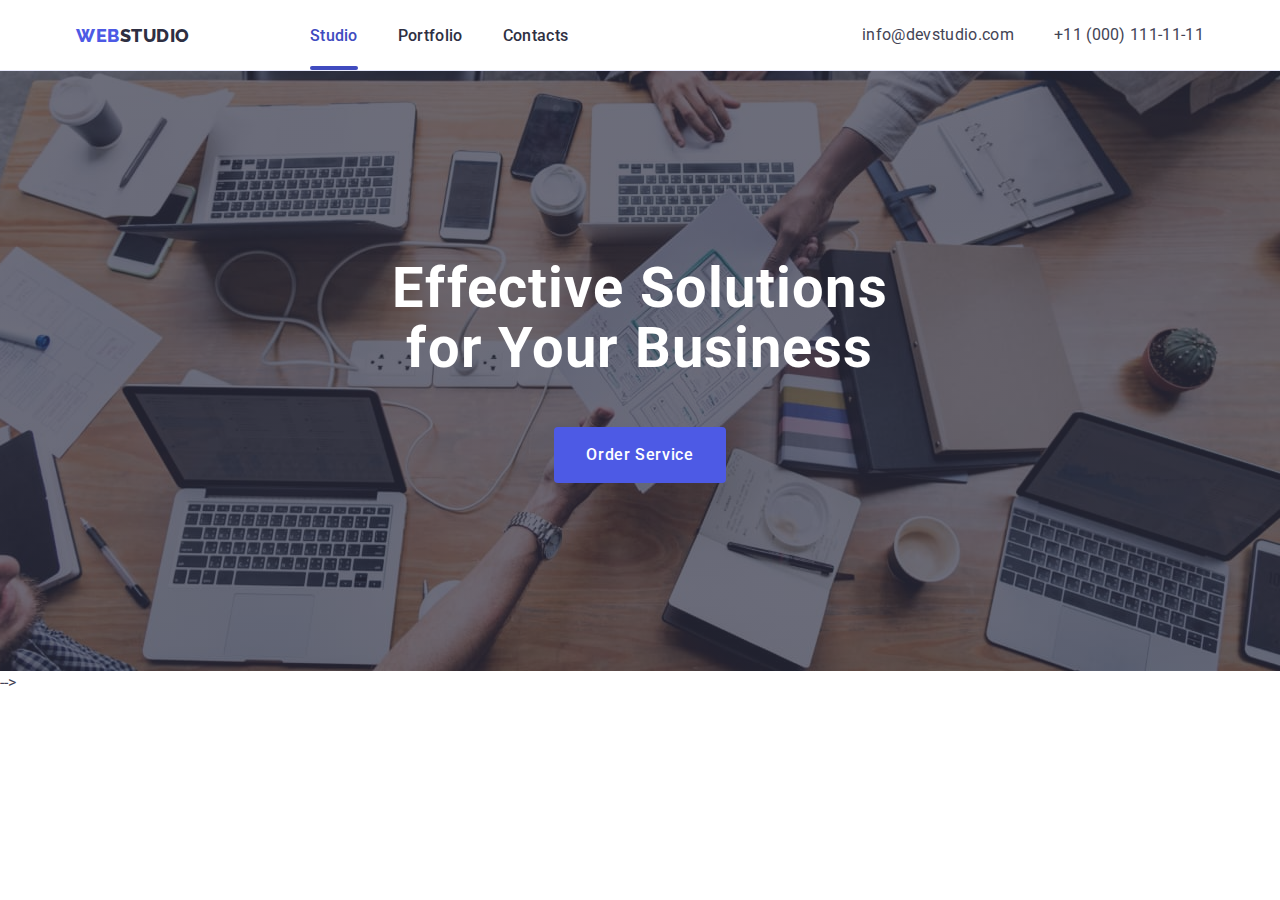
==== index.html @ 0c0ad67e "Done headr and hero" ====
<!DOCTYPE html>
<html lang="en">
  <head>
    <meta charset="UTF-8" />
    <meta http-equiv="X-UA-Compatible" content="IE=edge" />
    <meta name="viewport" content="width=device-width, initial-scale=1.0" />
    <link rel="preconnect" href="https://fonts.googleapis.com" />
    <link rel="preconnect" href="https://fonts.gstatic.com" crossorigin />
    <link
      href="https://fonts.googleapis.com/css2?family=Raleway:wght@800&family=Roboto:wght@400;500;700;900&display=swap"
      rel="stylesheet"
    />
    <link
      rel="stylesheet"
      href="https://cdnjs.cloudflare.com/ajax/libs/modern-normalize/1.1.0/modern-normalize.min.css"
    />
    <link rel="stylesheet" href="./css/styles.css" />

    <title>WebStudio</title>
  </head>
  <body>
    <header class="header">
      <div class=" maine-container container">
        <nav class="navigation">
          <a href="./index.html" class="logo"
            ><span class="accent">Web</span>Studio</a
          >
          <button type="button" class="open-menu-btn">
            <svg class="icon-open" width="32" height="22">
              <use href="./images/symbol-defs.svg#icon-charm_menu-hamburger-1"></use>
            </svg>
          </button>
           
            <ul class="navigation-list list">
            <li class="item">
              <a href="" class="activ-link link">Studio</a>
            </li>
            <li class="item">
              <a href="./portfolio.html" class="link">Portfolio</a>
            </li>
            <li class="item">
              <a href="" class="link">Contacts</a>
            </li>
          </ul>
        </nav>
        <address class="contacts">
          <ul class="contacts-list list">
            <li class="item">
              <a href="mailto:info@devstudio.com" class="link"
                >info@devstudio.com</a
              >
            </li>
            <li class="item">
              <a href="tel:+110001111111" class="link">+11 (000) 111-11-11</a>
            </li>
          </ul>
        </address>
      </div>


      </div>
    </header>
    <main>
      <!-- hero image -->
       <section class="hero">
        <h1 class="title">Effective Solutions for Your Business</h1>
        <button type="button" class="hero-btn" data-modal-open>
          Order Service
        </button>
        <div class="backdrop is-hidden" data-modal>
          <div class="modal">
            <button type="button" class="btn-close" data-modal-close>
              <svg class="icon-close" width="8" height="8">
                <use href="./images/symbol-defs.svg#icon-close-black"></use>
              </svg>
            </button>
            <div class="form-modal">
              <b class="modal-title"
                >Leave your contacts and we will call you back</b
              >
              <form class="form">
                <label class="form-label">
                  <span class="sp-label">Name</span>
                  <span class="container-input">
                    <svg class="icon-label" width="18" height="18">
                      <use
                        href="./images/symbol-defs.svg#icon-person-black-18dp-1-1"
                      ></use>
                    </svg>
                    <input type="text" name="name" class="input"
                  /></span>
                </label>
                <label class="form-label">
                  <span class="sp-label">Phone</span>
                  <span class="container-input">
                    <svg class="icon-label" width="18" height="24">
                      <use
                        href="./images/symbol-defs.svg#icon-phone-black-18dp-1-1"
                      ></use>
                    </svg>
                    <input type="tel" name="phone" class="input"
                  /></span>
                </label>
                <label class="form-label">
                  <span class="sp-label">Email</span>
                  <span class="container-input">
                    <svg class="icon-label" width="18" height="24">
                      <use
                        href="./images/symbol-defs.svg#icon-email-black-18dp-1-1"
                      ></use>
                    </svg>
                    <input type="email" name="email" class="input"
                  /></span>
                </label>
                <label class="form-label">
                  <span class="sp-label">Coments</span>
                  <textarea
                    class="textarea"
                    name="coments"
                    cols="30"
                    rows="10"
                    placeholder="Text input"
                  ></textarea>
                </label>
                <label class="checkbox-label">
                  <input
                    type="checkbox"
                    value="rivacy Policy"
                    class="input-checkbox"
                  />
                  <span class="checkbox-icon"></span> I accept the terms and
                  conditions of the&nbsp;
                  <a href="" class="checkbox-link"> Privacy Policy </a>
                </label>
                <button type="submit" class="btn-submit">Send</button>
              </form>
            </div>
          </div>
        </div>
      </section>
      <!-- section 2 -->
      <!-- <section class="advantages">
        <div class="advantage container">
          <h2 class="visually-hidden">Our advantages</h2>
          <ul class="advantages-list list">
            <li class="item">
              <div class="icon-advantages">
                <svg class="icon-antenna" width="64" height="64">
                  <use href="./images/symbol-defs.svg#icon-antenna-1-1"></use>
                </svg>
              </div>
              <h3 class="title">Strategy</h3>
              <p class="text">
                Our goal is to identify the business problem to walk away with
                the perfect and creative solution.
              </p>
            </li>
            <li class="item">
              <div class="icon-advantages">
                <svg class="icon-clock" width="64" height="64">
                  <use href="./images/symbol-defs.svg#icon-clock-1-1"></use>
                </svg>
              </div>
              <h3 class="title">Punctuality</h3>
              <p class="text">
                Bring the key message to the brand's audience for the best price
                within the shortest possible time.
              </p>
            </li>
            <li class="item">
              <div class="icon-advantages">
                <svg class="icon-diagram" width="64" height="64">
                  <use href="./images/symbol-defs.svg#icon-diagram-1-1"></use>
                </svg>
              </div>
              <h3 class="title">Diligence</h3>
              <p class="text">
                Research and confirm brands that present the strongest digital
                growth opportunities and minimize risk.
              </p>
            </li>
            <li class="item">
              <div class="icon-advantages">
                <svg class="icon-astronaut" width="64" height="64">
                  <use href="./images/symbol-defs.svg#icon-astronaut-1-1"></use>
                </svg>
              </div>
              <h3 class="title">Technologies</h3>
              <p class="text">
                Design practice focused on digital experiences. We bring forth a
                deep passion for problem-solving.
              </p>
            </li>
          </ul>
        </div>
      </section> -->
      <!-- section 3 -->
      <!-- <section class="works">
        <div class="works-container container">
          <h2 class="works-title">What are we doing</h2>
          <ul class="works-list list">
            <li class="item">
              <img src="./images/img1.jpg" alt="Computer" width="360" />
            </li>
            <li class="item">
              <img src="./images/img2.jpg" alt="Smartphones" width="360" />
            </li>
            <li class="item">
              <img
                src="./images/img3.jpg"
                alt="Smartphone and Laptop"
                width="360"
              />
            </li>
          </ul>
        </div>
      </section> -->
      <!-- section 4 -->
      <!-- <section class="team">
        <div class="team-container container">
          <h2 class="title">Our Team</h2>
          <ul class="team-list list">
            <li class="item">
              <img src="./images/frame1.jpg" alt="man's photo" width="264" />
              <div class="content-wrapper">
                <h3 class="subtitle">Mark Guerrero</h3>
                <p class="text">Product Designer</p>
                <ul class="social">
                  <li class="social-item">
                    <a href="" class="link-icon">
                      <svg class="icon-instagram" width="16" height="16">
                        <use
                          href="./images/symbol-defs.svg#icon-instagram-2-1"
                        ></use>
                      </svg>
                    </a>
                  </li>
                  <li class="social-item">
                    <a href="" class="link-icon">
                      <svg class="icon-twitter" width="16" height="16">
                        <use
                          href="./images/symbol-defs.svg#icon-twitter-1-1"
                        ></use>
                      </svg>
                    </a>
                  </li>
                  <li class="social-item">
                    <a href="" class="link-icon">
                      <svg class="icon-facebook" width="16" height="16">
                        <use
                          href="./images/symbol-defs.svg#icon-facebook-1-1"
                        ></use>
                      </svg>
                    </a>
                  </li>
                  <li class="social-item">
                    <a href="" class="link-icon">
                      <svg class="icon-linkedin" width="16" height="16">
                        <use
                          href="./images/symbol-defs.svg#icon-linkedin-1-1"
                        ></use>
                      </svg>
                    </a>
                  </li>
                </ul>
              </div>
            </li>
            <li class="item">
              <img src="./images/frame2.jpg" alt="man's photo" width="264" />
              <div class="content-wrapper">
                <h3 class="subtitle">Tom Ford</h3>
                <p class="text">Frontend Developer</p>
                <ul class="social">
                  <li class="social-item">
                    <a href="" class="link-icon">
                      <svg class="icon-instagram" width="16" height="16">
                        <use
                          href="./images/symbol-defs.svg#icon-instagram-2-1"
                        ></use>
                      </svg>
                    </a>
                  </li>
                  <li class="social-item">
                    <a href="" class="link-icon">
                      <svg class="icon-twitter" width="16" height="16">
                        <use
                          href="./images/symbol-defs.svg#icon-twitter-1-1"
                        ></use>
                      </svg>
                    </a>
                  </li>
                  <li class="social-item">
                    <a href="" class="link-icon">
                      <svg class="icon-facebook" width="16" height="16">
                        <use
                          href="./images/symbol-defs.svg#icon-facebook-1-1"
                        ></use>
                      </svg>
                    </a>
                  </li>
                  <li class="social-item">
                    <a href="" class="link-icon">
                      <svg class="icon-linkedin" width="16" height="16">
                        <use
                          href="./images/symbol-defs.svg#icon-linkedin-1-1"
                        ></use>
                      </svg>
                    </a>
                  </li>
                </ul>
              </div>
            </li>
            <li class="item">
              <img src="./images/frame3.jpg" alt="women's photo" width="264" />
              <div class="content-wrapper">
                <h3 class="subtitle">Camila Garcia</h3>
                <p class="text">Marketing</p>
                <ul class="social">
                  <li class="social-item">
                    <a href="" class="link-icon">
                      <svg class="icon-instagram" width="16" height="16">
                        <use
                          href="./images/symbol-defs.svg#icon-instagram-2-1"
                        ></use>
                      </svg>
                    </a>
                  </li>
                  <li class="social-item">
                    <a href="" class="link-icon">
                      <svg class="icon-twitter" width="16" height="16">
                        <use
                          href="./images/symbol-defs.svg#icon-twitter-1-1"
                        ></use>
                      </svg>
                    </a>
                  </li>
                  <li class="social-item">
                    <a href="" class="link-icon">
                      <svg class="icon-facebook" width="16" height="16">
                        <use
                          href="./images/symbol-defs.svg#icon-facebook-1-1"
                        ></use>
                      </svg>
                    </a>
                  </li>
                  <li class="social-item">
                    <a href="" class="link-icon">
                      <svg class="icon-linkedin" width="16" height="16">
                        <use
                          href="./images/symbol-defs.svg#icon-linkedin-1-1"
                        ></use>
                      </svg>
                    </a>
                  </li>
                </ul>
              </div>
            </li>
            <li class="item">
              <img src="./images/frame4.jpg" alt="man's photo" width="264" />
              <div class="content-wrapper">
                <h3 class="subtitle">Daniel Wilson</h3>
                <p class="text">UI Designer</p>
                <ul class="social">
                  <li class="social-item">
                    <a href="" class="link-icon">
                      <svg class="icon-instagram" width="16" height="16">
                        <use
                          href="./images/symbol-defs.svg#icon-instagram-2-1"
                        ></use>
                      </svg>
                    </a>
                  </li>
                  <li class="social-item">
                    <a href="" class="link-icon">
                      <svg class="icon-twitter" width="16" height="16">
                        <use
                          href="./images/symbol-defs.svg#icon-twitter-1-1"
                        ></use>
                      </svg>
                    </a>
                  </li>
                  <li class="social-item">
                    <a href="" class="link-icon">
                      <svg class="icon-facebook" width="16" height="16">
                        <use
                          href="./images/symbol-defs.svg#icon-facebook-1-1"
                        ></use>
                      </svg>
                    </a>
                  </li>
                  <li class="social-item">
                    <a href="" class="link-icon">
                      <svg class="icon-linkedin" width="16" height="16">
                        <use
                          href="./images/symbol-defs.svg#icon-linkedin-1-1"
                        ></use>
                      </svg>
                    </a>
                  </li>
                </ul>
              </div>
            </li>
          </ul>
        </div>
      </section> -->
      <!-- <section class="customers">
        <div class="container-customers container">
          <h2 class="customers-title">Customers</h2>
          <ul class="customers-list list">
            <li class="item">
              <a href="" class="border-icon">
                <svg class="icon-logo" width="104" height="56">
                  <use href="./images/symbol-defs.svg#icon-Logo-6"></use>
                </svg>
              </a>
            </li>
            <li class="item">
              <a href="" class="border-icon">
                <svg class="icon-logo" width="104" height="56">
                  <use href="./images/symbol-defs.svg#icon-Logo-1-1"></use>
                </svg>
              </a>
            </li>
            <li class="item">
              <a href="" class="border-icon">
                <svg class="icon-logo" width="104" height="56">
                  <use href="./images/symbol-defs.svg#icon-Logo-2-1"></use>
                </svg>
              </a>
            </li>
            <li class="item">
              <a href="" class="border-icon">
                <svg class="icon-logo" width="104" height="56">
                  <use href="./images/symbol-defs.svg#icon-Logo-3-1"></use>
                </svg>
              </a>
            </li>
            <li class="item">
              <a href="" class="border-icon">
                <svg class="icon-logo" width="104" height="56">
                  <use href="./images/symbol-defs.svg#icon-Logo-4-1"></use>
                </svg>
              </a>
            </li>
            <li class="item">
              <a href="" class="border-icon">
                <svg class="icon-logo" width="104" height="56">
                  <use href="./images/symbol-defs.svg#icon-Logo-5-1"></use>
                </svg>
              </a>
            </li>
          </ul>
        </div>
      </section> -->
    </main>
    <!-- <footer class="footer">
      <div class="container">
        <div class="footer-container">
          <div class="container-logo">
            <a href="./index.html" class="logo"
              ><span class="accent">Web</span>Studio</a
            >
            <p class="text">
              Increase the flow of customers and sales for your business with
              digital marketing & growth solutions.
            </p>
          </div>
          <div class="container-social">
            <p class="title">Social media</p>
            <ul class="social-list list">
              <li class="item">
                <a href="" class="link">
                  <svg class="icon-social" width="24" height="24">
                    <use
                      href="./images/symbol-defs.svg#icon-instagram-2-1"
                    ></use>
                  </svg>
                </a>
              </li>
              <li class="item">
                <a href="" class="link">
                  <svg class="icon-social" width="24" height="24">
                    <use href="./images/symbol-defs.svg#icon-twitter-1-1"></use>
                  </svg>
                </a>
              </li>
              <li class="item">
                <a href="" class="link">
                  <svg class="icon-social" width="24" height="24">
                    <use
                      href="./images/symbol-defs.svg#icon-facebook-1-1"
                    ></use>
                  </svg>
                </a>
              </li>
              <li class="item">
                <a href="" class="link">
                  <svg class="icon-social" width="24" height="24">
                    <use
                      href="./images/symbol-defs.svg#icon-linkedin-1-1"
                    ></use>
                  </svg>
                </a>
              </li>
            </ul>
          </div>
          <div class="subscription">
            <p class="subscript-title">Subscribe</p>
            <form class="subscript-form">
              <input
                type="email"
                name="email"
                placeholder="E-mail"
                class="subscript-input"
              />
              <button type="submit" class="btn-subscript">
                Subscribe
                <span class="subs-icon">
                  <svg class="icon-frame" width="24" height="24">
                    <use href="./images/symbol-defs.svg#icon-Frame-3-1"></use>
                  </svg>
                </span>
              </button>
            </form>
          </div>
        </div>
      </div>
    </footer> -->
    -->
    <script src="./js/modal.js"></script>
  </body>
</html>
---- css/styles.css ----
:root {
  --primary-text-color: #434455;
  --secondary-color: #2e2f42;
  --primary-bg-color: #ffffff;
  --secondary-bg-color: #4d5ae5;
  --bord-color: #e7e9fc;
  --hover-color: #404bbf;
  --time-tranz: 250ms cubic-bezier(0.4, 0, 0.2, 1);
}
body {
  position: relative;
  color: var(--primary-text-color);
  background-color: var(--primary-bg-color);
  font-family: Roboto, sans-serif;
  font-size: 16px;
  line-height: 1.5;
}

h1,
h2,
h3,
p,
ul {
  margin: 0;
  padding: 0;
}
img {
  display: block;
  min-width: 100%;
  height: auto;
}
.container {
  padding-left: 15px;
  padding-right: 15px;
  margin-left: auto;
  margin-right: auto;
}

@media screen and (min-width: 480px) {
  .container {
    width: 480px;
  }
}

@media screen and (min-width: 768px) {
  .container {
    width: 768px;
  }
}

@media screen and (min-width: 1200px) {
  .container {
    width: 1158px;
  }
}

.list {
  list-style: none;
}
.link {
  text-decoration: none;
}
.accent {
  color: var(--secondary-bg-color);
}

/*--------- header ----------------*/
.header {
  border-bottom: 1px solid var(--bord-color);
  box-shadow: 0px 2px 1px rgba(46, 47, 66, 0.08),
    0px 1px 1px rgba(46, 47, 66, 0.16), 0px 1px 6px rgba(46, 47, 66, 0.08);
}
.navigation {
  display: flex;
  align-items: center;
  padding: 24px 16px;
}
.navigation .link:hover,
.navigation .link:focus {
  color: var(--hover-color);
}
.contacts .link:hover,
.contacts .link:focus {
  color: var(--hover-color);
}

@media screen and (max-width: 767px) {
  .navigation-list,
  .contacts {
    display: none;
  }
}
.open-menu-btn {
  display: inline-block;
  padding: 0;
  margin-left: auto;
}

@media screen and (min-width: 768px) {
  .open-menu-btn {
    display: none;
  }
  .navigation-list {
    display: flex;
    align-items: center;

    margin-left: 120px;
  }
  .navigation-list .item:first-child {
    margin-left: 0;
  }
  .navigation .item {
    margin-left: 40px;
  }
  .navigation .link {
    display: flex;
    padding-top: 24px;
    padding-bottom: 22px;
    color: var(--secondary-color);
    font-weight: 500;
    font-size: 16px;
    line-height: 1.5;
    letter-spacing: 0.02em;
    transition: color 250ms cubic-bezier(0.4, 0, 0.2, 1);
  }

  .contacts {
    display: flex;
    justify-content: center;
    margin-left: auto;
  }
  .contacts-list .link {
    display: block;
    color: var(--primary-text-color);
    font-size: 12px;
    line-height: 1.166;
    letter-spacing: 0.02em;
    font-style: normal;
    transition: color 250ms cubic-bezier(0.4, 0, 0.2, 1);
  }
  .activ-link::after {
    position: absolute;
    left: 0;
    bottom: 0;
    content: "";
    width: 100%;
    height: 4px;
    border-radius: 2px;
    background: var(--hover-color);
  }
  .maine-container {
    display: flex;
    align-items: center;
  }
  .navigation {
    padding: 0;
  }

  .contacts-list .item:not(:last-child) {
    margin-bottom: 6px;
  }
}
@media screen and (max-width: 1199px) {
  .contacts-list {
    display: flex;
    flex-direction: column;
    justify-content: center;
    margin-top: 0;
    margin-bottom: 0;
    padding-top: 24px;
  }
}
@media screen and (min-width: 1200px) {
  .contacts-list {
    display: flex;
  }
  .contacts-list .item:first-child {
    margin-right: 40px;
    margin-bottom: 0;
  }
  .contacts-list .link {
    font-size: 16px;
    line-height: 1.5;
  }
}

.logo {
  display: inline-block;
  color: var(--secondary-color);
  text-decoration-line: none;
  font-family: "Raleway";
  font-style: normal;
  font-weight: 800;
  font-size: 18px;
  line-height: 1.166;
  letter-spacing: 0.03em;
  text-transform: uppercase;
}

.navigation-list .activ-link {
  position: relative;
  color: var(--hover-color);
}

/* -------------hero--------------- */
.hero {
  max-width: 428px;
  margin-left: auto;
  margin-right: auto;
  padding-bottom: 112px;
  padding-top: 112px;
  background-color: var(--secondary-color);
  background-image: linear-gradient(
      rgba(46, 47, 66, 0.7),
      rgba(46, 47, 66, 0.7) 100%
    ),
    url(../images/Dark-bg.jpg);

  background-repeat: no-repeat;
  background-position: center;
  background-size: cover;
}
@media (min-device-pixel-ratio: 2),
  (-webkit-min-device-pixel-ratio: 2),
  (min-resolution: 192dpi),
  (min-resolution: 2dppx) {
  .box {
    background-image: url(../images/Dark-bg@2x.jpg);
  }
}

.hero .title {
  max-width: 320px;
  margin-left: auto;
  margin-right: auto;
  margin-bottom: 72px;
  color: var(--primary-bg-color);
  font-weight: 700;
  font-size: 36px;
  line-height: 1.111;
  text-align: center;
  letter-spacing: 0.02em;
  text-transform: capitalize;
}
.hero-btn {
  display: block;
  margin-top: 0;
  margin-left: auto;
  margin-right: auto;
  padding-top: 16px;
  padding-bottom: 16px;
  padding-left: 32px;
  padding-right: 32px;
  border-radius: 4px;
  border: none;
  color: var(--primary-bg-color);
  background-color: var(--secondary-bg-color);
  font-family: inherit;
  font-weight: 500;
  font-size: 16px;
  line-height: 1.5;
  letter-spacing: 0.04em;
  transition: background 250ms cubic-bezier(0.4, 0, 0.2, 1);
}
.hero-btn:hover,
.hero-btn:focus {
  background: var(--hover-color);
  cursor: pointer;
}
@media screen and (min-width: 768px) {
  .hero {
    min-width: 768px;
    margin-left: auto;
    margin-right: auto;
    padding-bottom: 108px;
    padding-top: 112px;
    background-color: var(--secondary-color);
    background-image: linear-gradient(
        rgba(46, 47, 66, 0.7),
        rgba(46, 47, 66, 0.7) 100%
      ),
      url(../images/Dark-bg-tabl.jpg);

    background-repeat: no-repeat;
    background-position: center;
    background-size: cover;
  }
  @media (min-device-pixel-ratio: 2),
    (-webkit-min-device-pixel-ratio: 2),
    (min-resolution: 192dpi),
    (min-resolution: 2dppx) {
    .box {
      background-image: url(../images/Dark-bg-tabl@2x.jpg);
    }
  }
  .hero .title {
    min-width: 496px;
    margin-left: auto;
    margin-right: auto;
    margin-bottom: 40px;
    font-weight: 700;
    font-size: 56px;
    line-height: 1.071;
    text-align: center;
    letter-spacing: 0.02em;
    text-transform: none;
  }
}
@media screen and (min-width: 1200px) {
  .hero {
    max-width: 1440px;
    margin-left: auto;
    margin-right: auto;
    padding-bottom: 188px;
    padding-top: 188px;
    background-color: var(--secondary-color);
    background-image: linear-gradient(
        rgba(46, 47, 66, 0.7),
        rgba(46, 47, 66, 0.7) 100%
      ),
      url(../images/people-office.jpg);

    background-repeat: no-repeat;
    background-position: center;
    background-size: cover;
  }
  @media (min-device-pixel-ratio: 2),
    (-webkit-min-device-pixel-ratio: 2),
    (min-resolution: 192dpi),
    (min-resolution: 2dppx) {
    .box {
      background-image: url(../images/people-office@2x.jpg);
    }
  }
  .hero .title {
    margin-bottom: 48px;
  }
}

.backdrop {
  position: fixed;
  top: 0;
  left: 0;
  width: 100%;
  height: 100%;
  background-color: rgba(46, 47, 66, 0.4);
  transition: opacity 250ms cubic-bezier(0.4, 0, 0.2, 1);
}
.is-hidden {
  opacity: 0;
  pointer-events: none;
}

.modal {
  position: absolute;
  text-align: center;
  left: 50%;
  top: 50%;
  width: 408px;
  min-height: 576px;
  padding-top: 72px;
  padding-left: 24px;
  padding-right: 24px;
  padding-bottom: 24px;
  background: #fcfcfc;
  box-shadow: 0px 1px 1px rgba(0, 0, 0, 0.14), 0px 1px 3px rgba(0, 0, 0, 0.12),
    0px 2px 1px rgba(0, 0, 0, 0.2);
  border-radius: 4px;
  transform: translate(-50%, -50%) scale(1);
  transition: transform 250ms cubic-bezier(0.4, 0, 0.2, 1);
}
.backdrop.is-hidden .modal {
  opacity: 1;
  transform: scale(0.8) translate(-50%, -50%);
}
.btn-close {
  position: absolute;
  top: 24px;
  right: 24px;
  display: flex;
  justify-content: center;
  align-items: center;
  width: 24px;
  height: 24px;
  padding: 0;
  cursor: pointer;
  border-radius: 50%;
  background: #e7e9fc;
  border: 1px solid rgba(0, 0, 0, 0.1);
  transition: background 250ms cubic-bezier(0.4, 0, 0.2, 1);
}
.icon-close {
  transition: fill 250ms cubic-bezier(0.4, 0, 0.2, 1);
}
.btn-close:hover,
.icon-close:focus {
  background-color: var(--hover-color);
  fill: #ffffff;
}
.form {
  margin-top: 16px;
}
.form-label {
  position: relative;
  display: flex;
  flex-direction: column;
  cursor: pointer;
  margin-bottom: 8px;
  font-size: 12px;
  line-height: 1.333;
  letter-spacing: 0.04em;
  color: #8e8f99;
}
.sp-label {
  margin-right: auto;
  margin-bottom: 4px;
}
.input {
  width: 100%;
  height: 40px;
  padding-left: 38px;
  outline: none;
  border: 1px solid rgba(33, 33, 33, 0.2);
  border-radius: 4px;
  transition: border var(--time-tranz);
}
.form-label:focus-within > .container-input .icon-label {
  fill: var(--secondary-bg-color);
}
.input:focus {
  border: 1px solid var(--secondary-bg-color);
  border-radius: 4px;
}
.container-input {
  position: relative;
  display: block;
  margin: 0;
  padding: 0;
}
.modal-title {
  text-align: center;
  margin-bottom: 16px;
  font-weight: 500;
  letter-spacing: 0.02em;
  color: var(--secondary-color);
}
.textarea {
  width: 100%;
  height: 120px;
  resize: none;
  padding: 8px 16px;
  margin-top: 4px;
  border: 1px solid rgba(33, 33, 33, 0.2);
  border-radius: 4px;
  outline: none;
  transition: border-color var(--time-tranz);
}
.textarea:focus {
  border-color: var(--secondary-bg-color);
}

.checkbox-label {
  display: flex;
  align-items: center;
  cursor: pointer;
  margin-top: 16px;
  margin-bottom: 24px;
  font-size: 12px;
  line-height: 1.333;
  letter-spacing: 0.04em;
  color: #757575;
}
.input-checkbox {
  position: absolute;
  white-space: nowrap;
  width: 1px;
  height: 1px;
  overflow: hidden;
  border: 0;
  padding: 0;
  clip: rect(0 0 0 0);
  clip-path: inset(50%);
  margin: -1px;
}
.checkbox-link {
  display: inline-block;
  margin: 0;
  padding: 0;
  font-size: 12px;
  line-height: 1.333;
  letter-spacing: 0.04em;
  color: var(--secondary-bg-color);
}
.btn-submit {
  display: inline-block;
  width: 169px;
  min-height: 56px;
  padding: 16px 32px;
  border: none;
  font-family: inherit;
  cursor: pointer;
  font-weight: 500;
  font-size: 16px;
  line-height: 1.5;
  letter-spacing: 0.04em;
  color: #ffffff;
  background: #4d5ae5;
  box-shadow: 0px 4px 4px rgba(0, 0, 0, 0.15);
  border-radius: 4px;
  transition: background var(--time-tranz);
}
.btn-submit:focus,
.btn-submit:hover {
  background-color: var(--hover-color);
}
.icon-label {
  position: absolute;
  top: 50%;
  left: 16px;
  transform: translateY(-50%);
  transition: fill var(--time-tranz);
}
.checkbox-icon {
  display: inline-block;
  margin-right: 8px;
  width: 16px;
  height: 16px;
  border: 1.25px solid #2e2f42;
  border-radius: 2px;
}
.input-checkbox:checked + .checkbox-icon {
  background-image: url(../images/Property.svg);
  background-size: contain;
  background-position: center;
  background-origin: border-box;
  border-color: var(--hover-color);
}

/*------------ Adventages------------------ */
.advantages {
  padding-top: 120px;
}
.visually-hidden {
  position: absolute;
  white-space: nowrap;
  width: 1px;
  height: 1px;
  overflow: hidden;
  border: 0;
  padding: 0;
  clip: rect(0 0 0 0);
  clip-path: inset(50%);
  margin: -1px;
}

.advantages-list {
  display: flex;
}
.advantages-list .item {
  width: calc((100% - 72px) / 4);
  margin-left: 24px;
}
.advantages-list > .item:first-child {
  margin-left: 0;
}
.advantages .title {
  margin-bottom: 8px;
}
.advantages .title,
.team .subtitle {
  font-weight: 500;
  font-size: 20px;
  line-height: 1.2;
  letter-spacing: 0.02em;
  color: var(--secondary-color);
}
.icon-advantages {
  display: inline-flex;
  margin-bottom: 8px;
  width: 264px;
  height: 112px;
  background: #f4f4fd;
  border-radius: 4px;
  justify-content: center;
  align-items: center;
}

/*---------------Work---------- */
.works {
  padding-top: 120px;
  padding-bottom: 120px;
  text-align: center;
}
.works-title {
  margin-bottom: 72px;
}
.works-list {
  display: flex;
}
.works-list .item {
  width: calc((100% - 48px) / 3);
  margin-left: 24px;
  background: linear-gradient(
      0deg,
      rgba(77, 90, 229, 0.1),
      rgba(77, 90, 229, 0.1)
    ),
    url(2368.jpg);
  border: 1px solid var(--bord-color);
}
.works-list > .item:first-child {
  margin-left: 0;
}
.works-title,
.team .title {
  font-size: 36px;
  line-height: 1.11;
  letter-spacing: 0.02em;
  text-transform: capitalize;
  color: var(--secondary-color);
}

/* ----------------Team------------- */
.team {
  padding-top: 120px;
  padding-bottom: 120px;
  text-align: center;
  background-color: #f4f4fd;
}
.team .title {
  margin-bottom: 72px;
}
.team-list {
  display: flex;
}
.team-list .item {
  width: calc((100% - 72px) / 4);
  margin-left: 24px;
  box-shadow: 0px 1px 6px rgba(46, 47, 66, 0.08),
    0px 1px 1px rgba(46, 47, 66, 0.16), 0px 2px 1px rgba(46, 47, 66, 0.08);
  border-radius: 0px 0px 4px 4px;
}
.team-list > .item:first-child {
  margin-left: 0;
}
.team .text {
  margin-bottom: 8px;
  letter-spacing: 0.02em;
}
.team .item {
  background-color: var(--primary-bg-color);
}
.subtitle {
  margin-bottom: 8px;
}
.content-wrapper {
  padding: 32px 16px;
}
.social {
  display: flex;

  list-style: none;
}
.social-item {
  display: inline-flex;
  justify-content: center;
  align-items: center;
  width: calc((100% - 72px) / 4);
  margin-right: 24px;
}
.social-item:last-child {
  margin-right: 0;
}

.link-icon {
  display: flex;
  justify-content: center;
  align-items: center;
  width: 40px;
  height: 40px;
  border-radius: 50%;
  background-color: var(--secondary-bg-color);
  transition: background 250ms cubic-bezier(0.4, 0, 0.2, 1);
}
.link-icon:hover,
.link-icon:focus {
  background: var(--hover-color);
}

/* -----------------customers --------------------------*/
.customers {
  padding-top: 130px;
  padding-bottom: 120px;
  text-align: center;
}
.customers-title {
  margin-bottom: 72px;
}
.customers-list {
  display: flex;
}
.customers-list .item {
  width: calc((100% - 120px) / 6);
  margin-right: 24px;
}
.customers-list .item:last-child {
  margin-right: 0;
}

.border-icon {
  display: flex;
  width: 168px;
  height: 88px;
  border: 1px solid #8e8f99;
  border-radius: 4px;
  justify-content: center;
  align-items: center;
  color: #8e8f99;
  transition: border 250ms cubic-bezier(0.4, 0, 0.2, 1),
    color 250ms cubic-bezier(0.4, 0, 0.2, 1);
}
.border-icon:hover,
.border-icon:focus {
  border: 1px solid var(--hover-color);
  color: var(--hover-color);
}

.icon-logo {
  fill: currentColor;
}
/* --------footer ----------*/
.footer {
  padding-top: 100px;
  padding-bottom: 100px;
  background-color: var(--secondary-color);
}
.footer .logo {
  padding-top: 0;
  padding-bottom: 0;
  margin-bottom: 16px;
  font-weight: 800;
  font-size: 18px;
  line-height: 1.16;
  letter-spacing: 0.03em;
  text-transform: uppercase;
  color: #f4f4fd;
}
.footer .accent {
  font-weight: 800;
  font-size: 18px;
  line-height: 1.16;
  letter-spacing: 0.03em;
  text-transform: uppercase;
  color: var(--secondary-bg-color);
}
.footer .text {
  width: 264px;
  color: var(--bord-color);
}
.footer-container {
  display: flex;
  padding: 0;
  margin: 0;
}
.container-logo {
  margin-right: 120px;
}
.social-list {
  display: inline-flex;
  gap: 16px;
}
.social-list .link {
  width: 40px;
  height: 40px;
  display: inline-flex;
  justify-content: center;
  align-items: center;
  border-radius: 50%;
  background-color: rgba(255, 255, 255, 0.1);
  transition: background 250ms cubic-bezier(0.4, 0, 0.2, 1);
}
.social-list .link:hover,
.social-list .link:focus {
  background-color: #31d0aa;
}
.container-social .title {
  margin-bottom: 16px;
  font-weight: 500;
  font-size: 16px;
  line-height: 1.5;
  letter-spacing: 0.02em;
  color: #ffffff;
}
.subscription {
  margin-left: 80px;
}
.subscript-title {
  margin-bottom: 16px;
  font-weight: 500;
  letter-spacing: 0.02em;
  color: #ffffff;
}
.subscript-input {
  width: 264px;
  height: 40px;
  padding: 8px 16px;
  outline: none;
  background-color: transparent;
  border: 1px solid rgba(255, 255, 255, 0.3);
  filter: drop-shadow(0px 4px 4px rgba(0, 0, 0, 0.15));
  border-radius: 4px;
}
.subscript-input:focus {
  outline: auto;
}
[placeholder="E-mail"] {
  font-style: normal;
  font-weight: 400;
  font-size: 12px;
  line-height: 2;
  letter-spacing: 0.04em;
  color: rgba(255, 255, 255, 0.6);
}
.btn-subscript {
  display: inline-flex;
  align-items: center;
  margin-left: 24px;
  padding: 8px 24px;
  font-weight: 500;
  font-size: 16px;
  line-height: 1.5;
  letter-spacing: 0.04em;
  color: #ffffff;
  background: #4d5ae5;
  border-radius: 4px;
  border: none;
  transition: background var(--time-tranz);
}
.btn-subscript:hover,
.btn-subscript:focus {
  background-color: var(--hover-color);
  cursor: pointer;
}
.subscript-form {
  display: flex;
  align-items: center;
}
.subs-icon {
  display: flex;
  padding: 0;
  margin-left: 16px;
}

/* ---------------portfolio------------------- */
.portfolio {
  padding-bottom: 120px;
  padding-top: 96px;
}
.portfolio-list {
  display: flex;
  justify-content: center;
  margin-bottom: 72px;
}
.portfolio-list .item {
  margin-left: 24px;
}
.portfolio-list > .item:first-child {
  margin-left: 0;
}
.portfolio .btn {
  display: block;
  padding: 12px 24px;
  border-radius: 4px;
  border: 1px solid var(--bord-color);
  cursor: pointer;
  font-family: inherit;
  font-weight: 500;
  font-size: 16px;
  line-height: 1.5;
  letter-spacing: 0.04em;
  color: var(--secondary-bg-color);
  background-color: #f4f4fd;
  transition: background 250ms cubic-bezier(0.4, 0, 0.2, 1),
    color 250ms cubic-bezier(0.4, 0, 0.2, 1),
    border 250ms cubic-bezier(0.4, 0, 0.2, 1),
    box-shadow 250ms cubic-bezier(0.4, 0, 0.2, 1);
}
.portfolio .btn:hover,
.portfolio .btn:focus {
  background: var(--hover-color);
  color: var(--primary-bg-color);
  border-color: transparent;
  box-shadow: 0px 3px 1px rgba(0, 0, 0, 0.1), 0px 2px 1px rgba(0, 0, 0, 0.08),
    0px 2px 2px rgba(0, 0, 0, 0.12);
}
.portfolio-item {
  display: flex;
  flex-wrap: wrap;
}
.portfolio-item .item {
  width: calc((100% - 48px) / 3);
  margin-right: 24px;
  margin-bottom: 48px;
}
.portfolio-item > .item:nth-child(3n + 3) {
  margin-right: 0;
}
.portfolio-item .item:nth-last-child(-n + 3) {
  margin-bottom: 0;
}
.portfolio-link {
  display: block;
  box-shadow: 0px 1px 6px rgba(46, 47, 66, 0.08);
  transition: box-shadow 250ms cubic-bezier(0.4, 0, 0.2, 1);
}
.portfolio-link:hover,
.portfolio-link:focus {
  box-shadow: 0px 1px 6px rgba(46, 47, 66, 0.08),
    0px 1px 1px rgba(46, 47, 66, 0.16), 0px 2px 1px rgba(46, 47, 66, 0.08);
}

.portfolio .title {
  margin-bottom: 8px;
  font-weight: 500;
  font-size: 20px;
  line-height: 1.2;
  color: var(--secondary-color);
  letter-spacing: 0.02em;
}
.portfolio .text {
  letter-spacing: 0.02em;
  color: var(--primary-text-color);
}
.bord {
  border-left: 1px solid var(--bord-color);
  border-bottom: 1px solid var(--bord-color);
  border-right: 1px solid var(--bord-color);
}
.overlays {
  position: absolute;
  top: 0;
  left: 0;
  width: 100%;
  height: 100%;
  padding: 40px 32px;
  margin: 0;
  background-color: var(--secondary-bg-color);
  transform: translateY(100%);
  transition: transform 250ms cubic-bezier(0.4, 0, 0.2, 1);
}
.overlays-text {
  font-size: 16px;
  line-height: 1.5;
  letter-spacing: 0.02em;
  color: #f4f4fd;
}
.container-overlays {
  position: relative;
  overflow: hidden;
}
.portfolio-link:hover .overlays,
.portfolio-link:focus .overlays {
  transform: translateY(0);
}
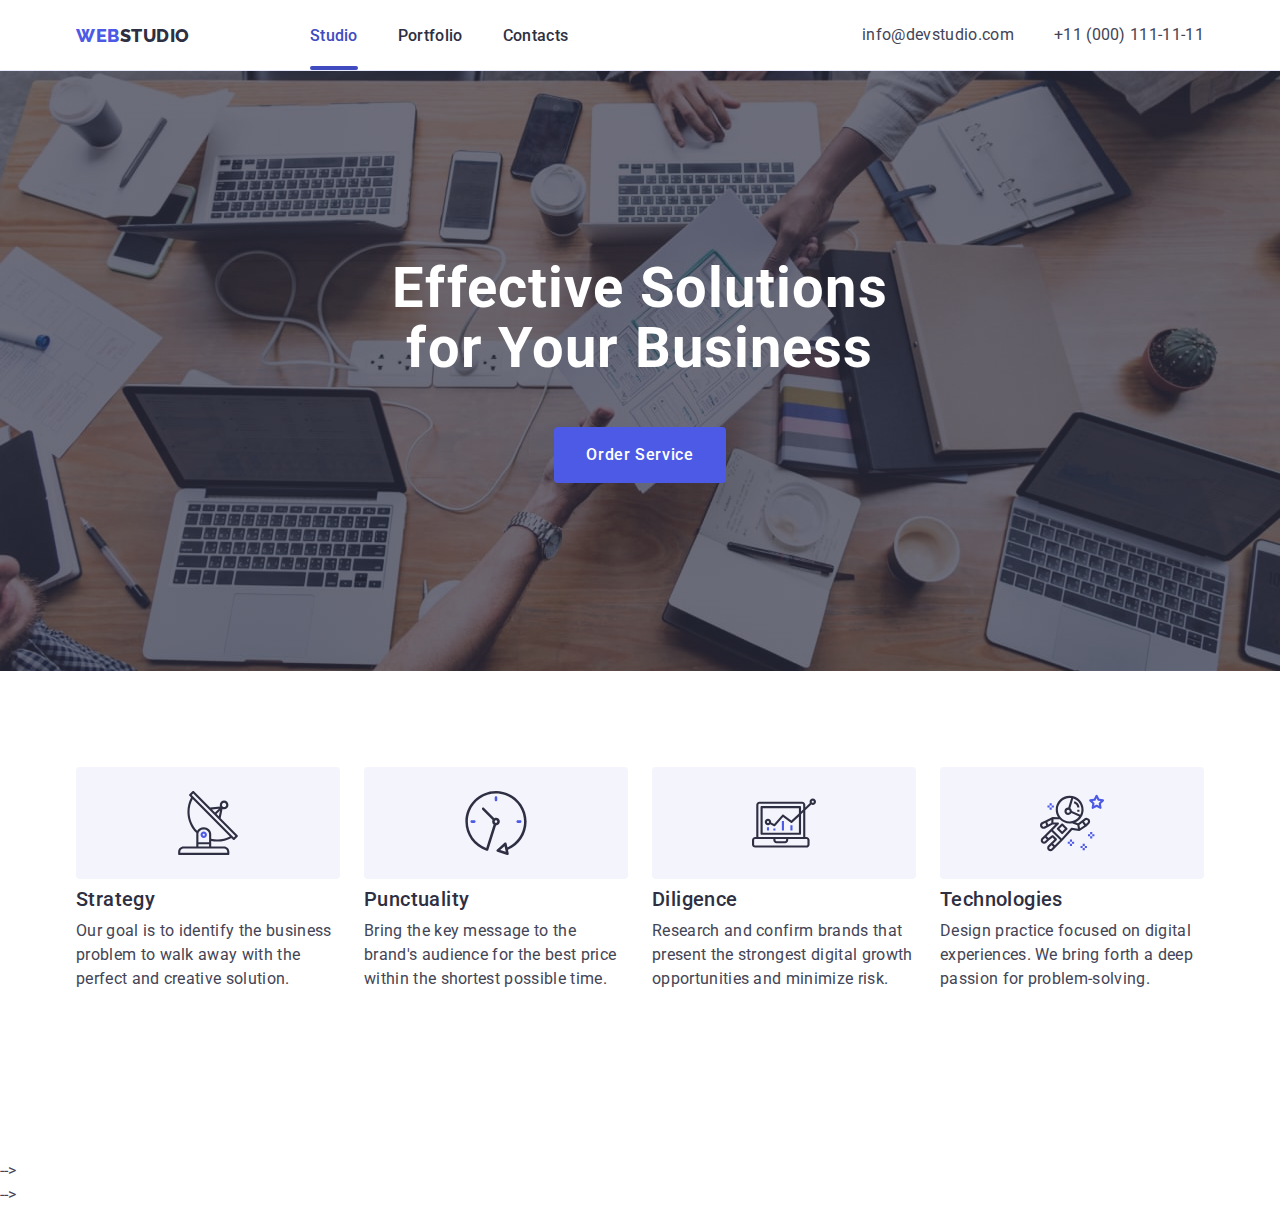
==== commit 1f624f85: "Done section 2" ====
--- a/index.html
+++ b/index.html
@@ -139,7 +139,7 @@
         </div>
       </section>
       <!-- section 2 -->
-      <!-- <section class="advantages">
+       <section class="advantages">
         <div class="advantage container">
           <h2 class="visually-hidden">Our advantages</h2>
           <ul class="advantages-list list">
--- a/css/styles.css
+++ b/css/styles.css
@@ -83,6 +83,9 @@
 .contacts .link:focus {
   color: var(--hover-color);
 }
+.icon-open {
+  stroke: var(--secondary-color);
+}
 
 @media screen and (max-width: 767px) {
   .navigation-list,
@@ -91,9 +94,14 @@
   }
 }
 .open-menu-btn {
-  display: inline-block;
+  display: inline-flex;
+  justify-content: center;
+  align-items: center;
   padding: 0;
   margin-left: auto;
+  background-color: transparent;
+  border: none;
+  cursor: pointer;
 }
 
 @media screen and (min-width: 768px) {
@@ -267,6 +275,7 @@
   background: var(--hover-color);
   cursor: pointer;
 }
+
 @media screen and (min-width: 768px) {
   .hero {
     min-width: 768px;
@@ -285,14 +294,7 @@
     background-position: center;
     background-size: cover;
   }
-  @media (min-device-pixel-ratio: 2),
-    (-webkit-min-device-pixel-ratio: 2),
-    (min-resolution: 192dpi),
-    (min-resolution: 2dppx) {
-    .box {
-      background-image: url(../images/Dark-bg-tabl@2x.jpg);
-    }
-  }
+
   .hero .title {
     min-width: 496px;
     margin-left: auto;
@@ -306,6 +308,15 @@
     text-transform: none;
   }
 }
+@media (min-device-pixel-ratio: 2),
+  (-webkit-min-device-pixel-ratio: 2),
+  (min-resolution: 192dpi),
+  (min-resolution: 2dppx) {
+  .box {
+    background-image: url(../images/Dark-bg-tabl@2x.jpg);
+  }
+}
+
 @media screen and (min-width: 1200px) {
   .hero {
     max-width: 1440px;
@@ -324,16 +335,17 @@
     background-position: center;
     background-size: cover;
   }
-  @media (min-device-pixel-ratio: 2),
-    (-webkit-min-device-pixel-ratio: 2),
-    (min-resolution: 192dpi),
-    (min-resolution: 2dppx) {
-    .box {
-      background-image: url(../images/people-office@2x.jpg);
-    }
-  }
+
   .hero .title {
     margin-bottom: 48px;
+  }
+}
+@media (min-device-pixel-ratio: 2),
+  (-webkit-min-device-pixel-ratio: 2),
+  (min-resolution: 192dpi),
+  (min-resolution: 2dppx) {
+  .box {
+    background-image: url(../images/people-office@2x.jpg);
   }
 }
 
@@ -537,8 +549,10 @@
 }
 
 /*------------ Adventages------------------ */
+
 .advantages {
-  padding-top: 120px;
+  padding-top: 96px;
+  padding-bottom: 96px;
 }
 .visually-hidden {
   position: absolute;
@@ -552,37 +566,82 @@
   clip-path: inset(50%);
   margin: -1px;
 }
-
-.advantages-list {
-  display: flex;
-}
-.advantages-list .item {
-  width: calc((100% - 72px) / 4);
-  margin-left: 24px;
-}
-.advantages-list > .item:first-child {
-  margin-left: 0;
-}
-.advantages .title {
+.advantages-list .title {
   margin-bottom: 8px;
-}
-.advantages .title,
-.team .subtitle {
+  font-weight: 700;
+  font-size: 36px;
+  line-height: 1.111;
+  letter-spacing: 0.02em;
+  text-transform: capitalize;
+  color: var(--secondary-color);
+}
+.advantages-list .text {
   font-weight: 500;
-  font-size: 20px;
-  line-height: 1.2;
-  letter-spacing: 0.02em;
-  color: var(--secondary-color);
-}
-.icon-advantages {
-  display: inline-flex;
-  margin-bottom: 8px;
-  width: 264px;
-  height: 112px;
-  background: #f4f4fd;
-  border-radius: 4px;
-  justify-content: center;
-  align-items: center;
+  letter-spacing: 0.02em;
+}
+@media screen and (max-width: 767px) {
+  .advantages-list .item:not(last-child) {
+    margin-bottom: 72px;
+  }
+  .advantages-list .title {
+    text-align: center;
+  }
+  .advantages-list .item {
+    max-width: 396px;
+    margin-left: auto;
+    margin-right: auto;
+  }
+}
+
+@media screen and (max-width: 1199px) {
+  .icon-advantages {
+    display: none;
+  }
+}
+@media screen and (min-width: 768px) {
+  .advantages-list {
+    display: flex;
+    flex-wrap: wrap;
+  }
+  .advantages-list .item {
+    width: calc((100% - 24px) / 2);
+    margin-bottom: 72px;
+  }
+  .advantages-list .item:nth-child(2n) {
+    margin-left: 24px;
+  }
+  .advantages-list .item:nth-child(n + 2) {
+    margin-bottom: 0;
+  }
+}
+@media screen and (min-width: 1200px) {
+  .advantages-list .item {
+    width: calc((100% - 72px) / 4);
+  }
+  .advantages-list .item:first-child {
+    margin-left: 0;
+  }
+  .advantages-list .item:not(:first-child) {
+    margin-left: 24px;
+  }
+  .icon-advantages {
+    display: inline-flex;
+    margin-bottom: 8px;
+    width: 264px;
+    height: 112px;
+    background: #f4f4fd;
+    border-radius: 4px;
+    justify-content: center;
+    align-items: center;
+  }
+  .advantages-list .title {
+    font-weight: 500;
+    font-size: 20px;
+    line-height: 1.2;
+  }
+  .advantages-list .text {
+    font-weight: 400;
+  }
 }
 
 /*---------------Work---------- */
@@ -649,6 +708,13 @@
 }
 .team .item {
   background-color: var(--primary-bg-color);
+}
+.team .subtitle {
+  font-weight: 500;
+  font-size: 20px;
+  line-height: 1.2;
+  letter-spacing: 0.02em;
+  color: var(--secondary-color);
 }
 .subtitle {
   margin-bottom: 8px;
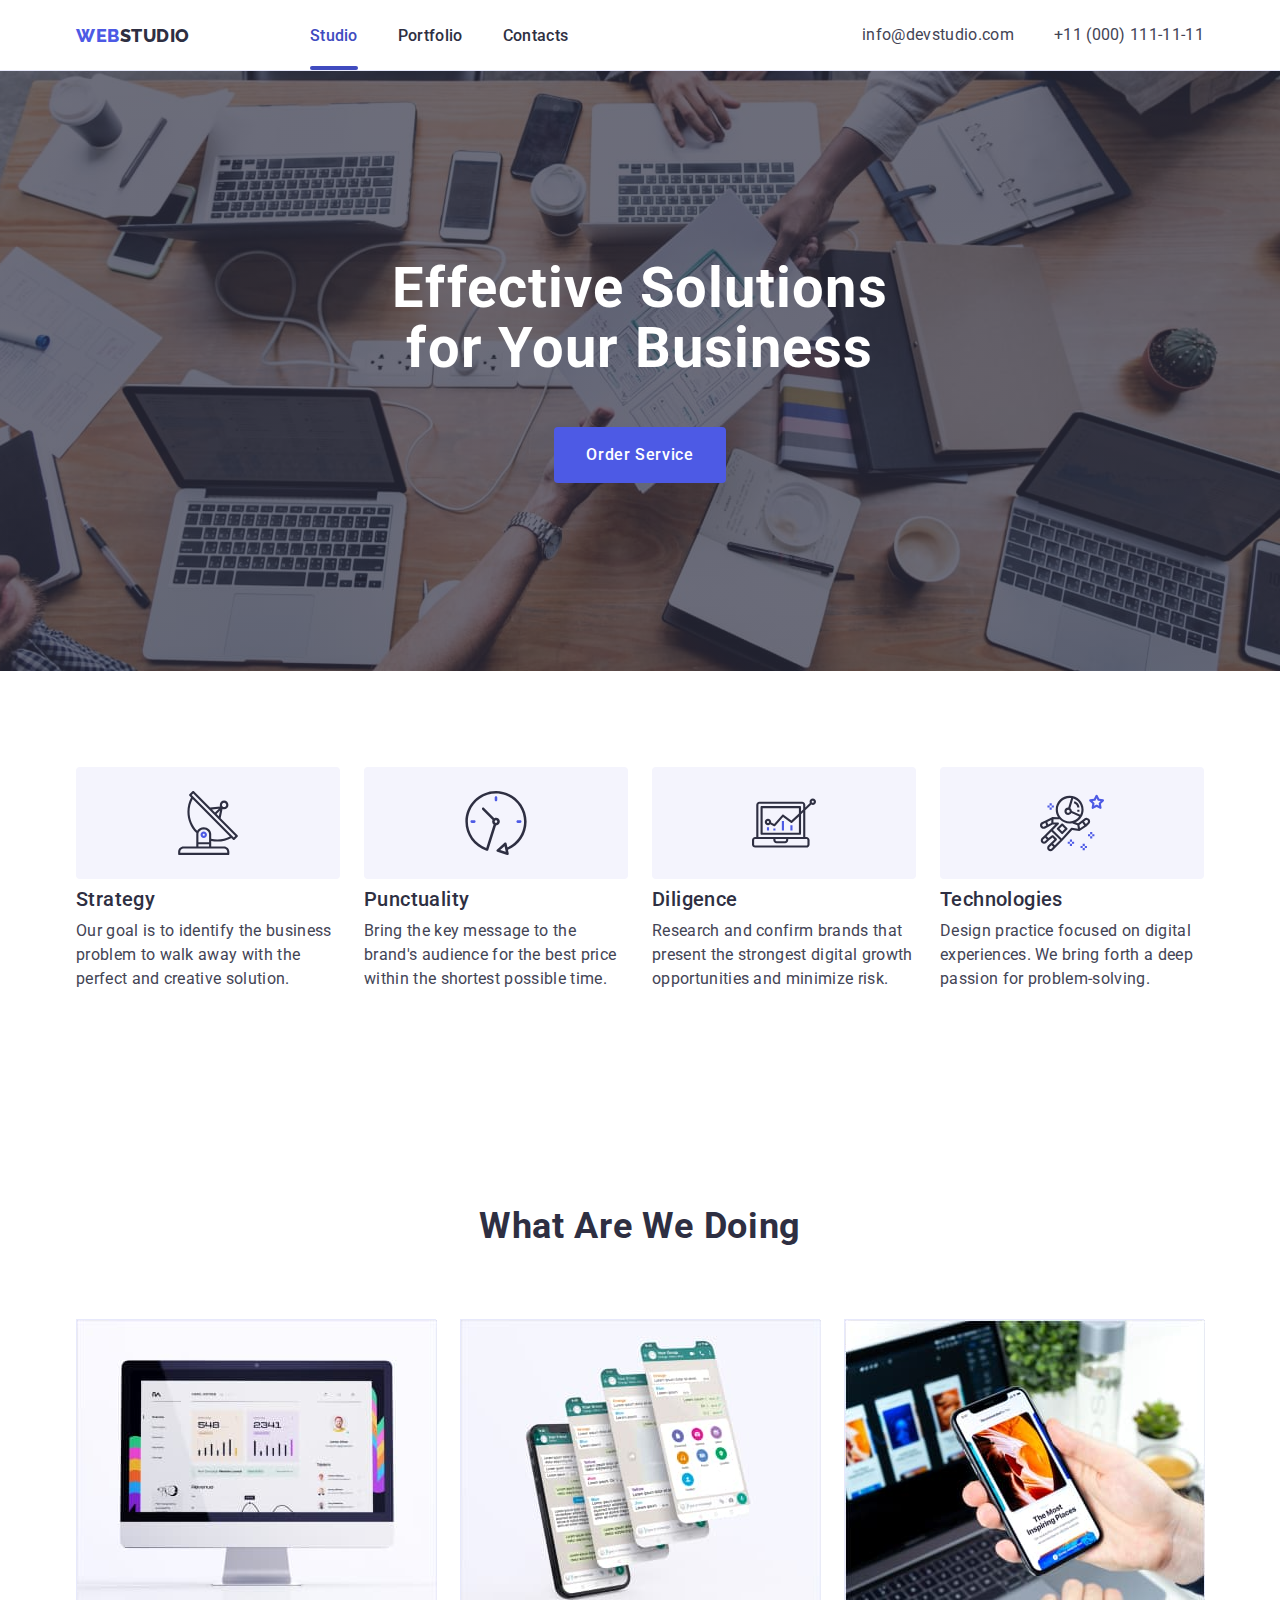
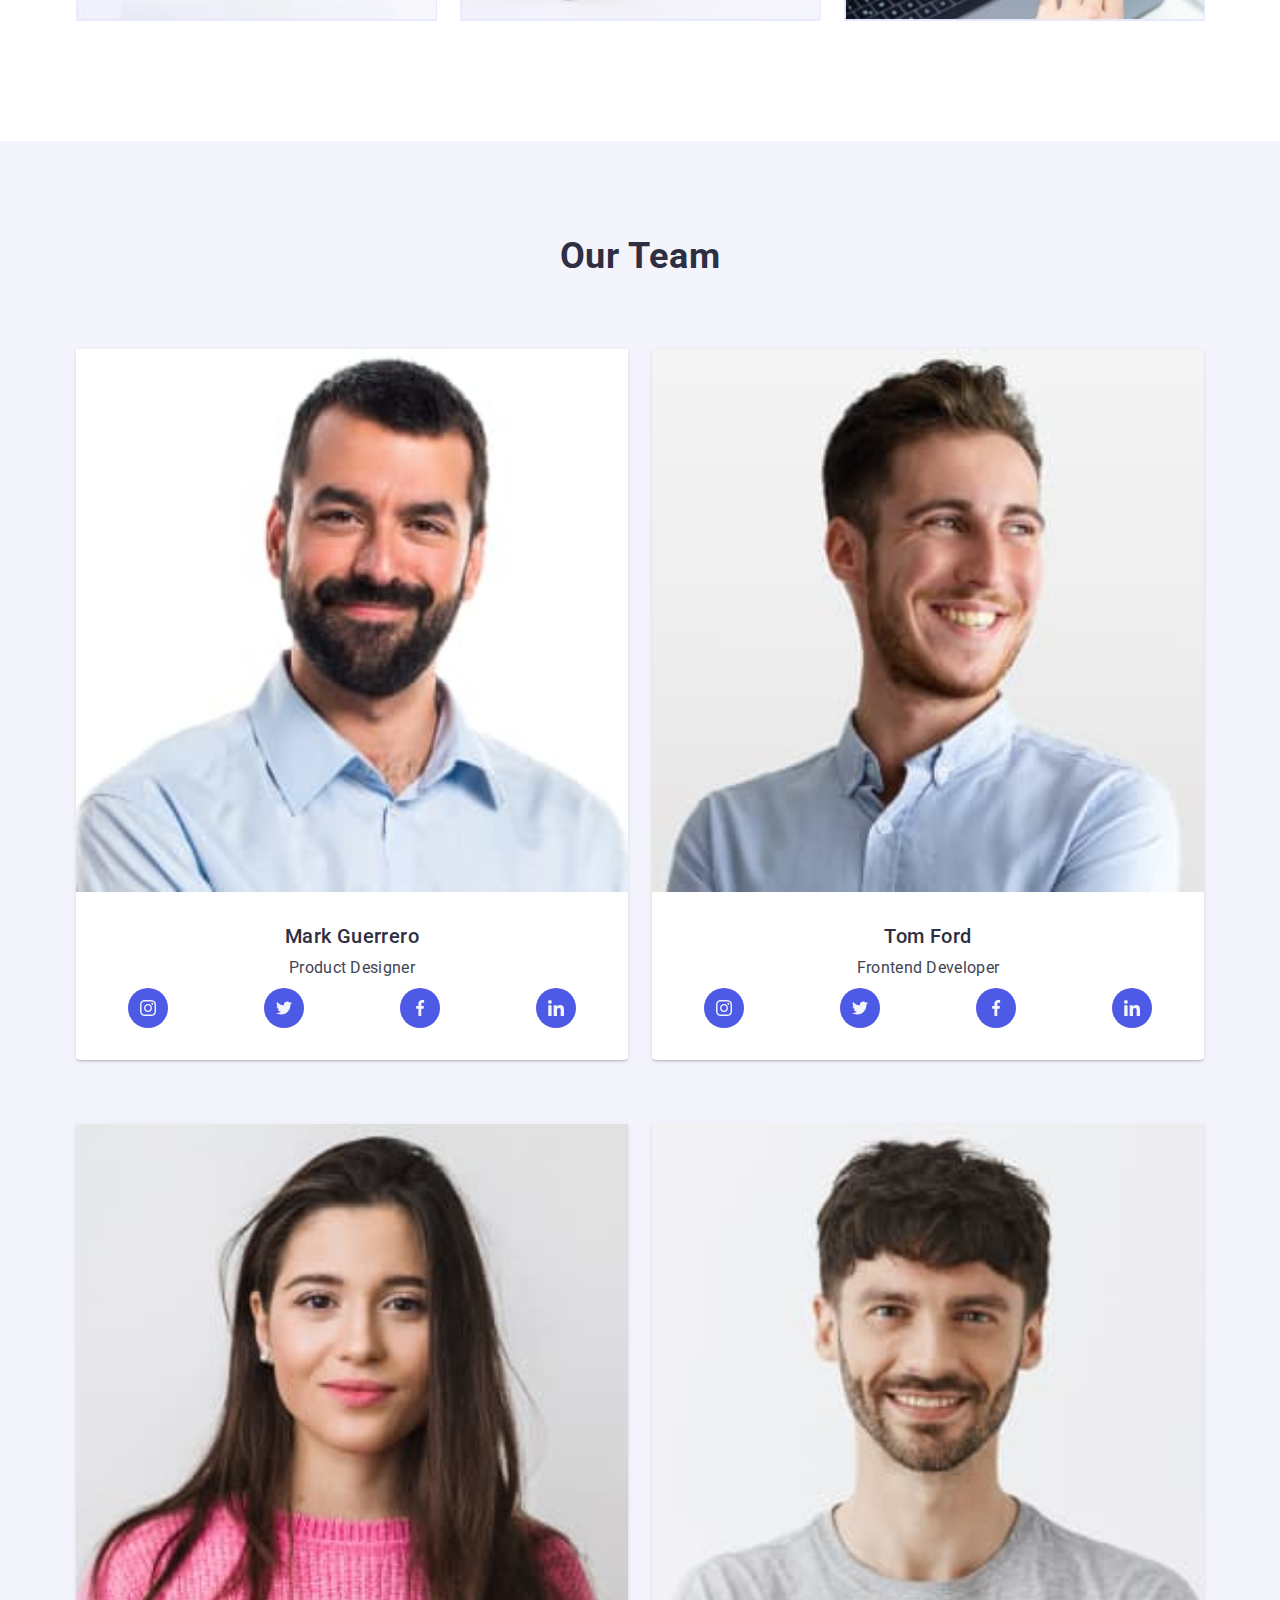
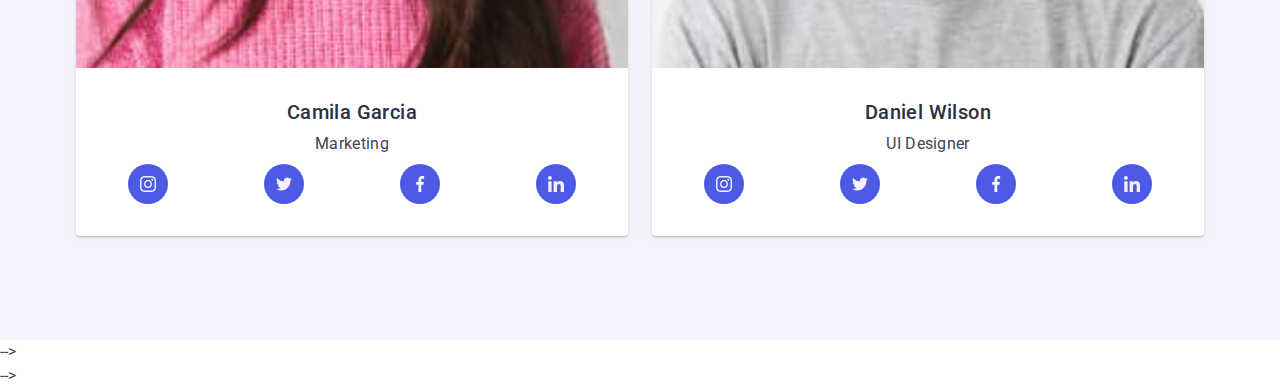
==== commit 911d161d: "Done section team" ====
--- a/index.html
+++ b/index.html
@@ -193,9 +193,9 @@
             </li>
           </ul>
         </div>
-      </section> -->
+      </section> 
       <!-- section 3 -->
-      <!-- <section class="works">
+       <section class="works">
         <div class="works-container container">
           <h2 class="works-title">What are we doing</h2>
           <ul class="works-list list">
@@ -214,14 +214,15 @@
             </li>
           </ul>
         </div>
-      </section> -->
+      </section> 
       <!-- section 4 -->
-      <!-- <section class="team">
+      <section class="team">
         <div class="team-container container">
           <h2 class="title">Our Team</h2>
           <ul class="team-list list">
             <li class="item">
-              <img src="./images/frame1.jpg" alt="man's photo" width="264" />
+              <img srcset="./images/frame1.jpg 1x, ./images/img1@2x.jpg 2x"
+               src="./images/frame1.jpg" alt="man's photo" width="264" />
               <div class="content-wrapper">
                 <h3 class="subtitle">Mark Guerrero</h3>
                 <p class="text">Product Designer</p>
@@ -266,7 +267,8 @@
               </div>
             </li>
             <li class="item">
-              <img src="./images/frame2.jpg" alt="man's photo" width="264" />
+              <img srcset="./images/frame2.jpg 1x, ./images/img2@2x.jpg 2x"
+               src="./images/frame2.jpg" alt="man's photo" width="264" />
               <div class="content-wrapper">
                 <h3 class="subtitle">Tom Ford</h3>
                 <p class="text">Frontend Developer</p>
@@ -311,7 +313,8 @@
               </div>
             </li>
             <li class="item">
-              <img src="./images/frame3.jpg" alt="women's photo" width="264" />
+              <img srcset="./images/frame3.jpg 1x, ./images/img3@2x.jpg 2x"
+               src="./images/frame3.jpg" alt="women's photo" width="264" />
               <div class="content-wrapper">
                 <h3 class="subtitle">Camila Garcia</h3>
                 <p class="text">Marketing</p>
@@ -356,7 +359,8 @@
               </div>
             </li>
             <li class="item">
-              <img src="./images/frame4.jpg" alt="man's photo" width="264" />
+              <img srcset="./images/frame4.jpg 1x, ./images/img4@2x.jpg 2x"
+              src="./images/frame4.jpg" alt="man's photo" width="264" />
               <div class="content-wrapper">
                 <h3 class="subtitle">Daniel Wilson</h3>
                 <p class="text">UI Designer</p>
--- a/css/styles.css
+++ b/css/styles.css
@@ -605,18 +605,19 @@
   }
   .advantages-list .item {
     width: calc((100% - 24px) / 2);
-    margin-bottom: 72px;
+    margin-top: 72px;
   }
   .advantages-list .item:nth-child(2n) {
     margin-left: 24px;
   }
-  .advantages-list .item:nth-child(n + 2) {
-    margin-bottom: 0;
+  .advantages-list .item:nth-child(-n + 2) {
+    margin-top: 0;
   }
 }
 @media screen and (min-width: 1200px) {
   .advantages-list .item {
     width: calc((100% - 72px) / 4);
+    margin-top: 0;
   }
   .advantages-list .item:first-child {
     margin-left: 0;
@@ -624,6 +625,7 @@
   .advantages-list .item:not(:first-child) {
     margin-left: 24px;
   }
+
   .icon-advantages {
     display: inline-flex;
     margin-bottom: 8px;
@@ -645,6 +647,7 @@
 }
 
 /*---------------Work---------- */
+
 .works {
   padding-top: 120px;
   padding-bottom: 120px;
@@ -678,37 +681,41 @@
   text-transform: capitalize;
   color: var(--secondary-color);
 }
+@media screen and (max-width: 1199px) {
+  .works {
+    display: none;
+  }
+}
 
 /* ----------------Team------------- */
 .team {
-  padding-top: 120px;
-  padding-bottom: 120px;
+  padding-top: 96px;
+  padding-bottom: 128px;
   text-align: center;
   background-color: #f4f4fd;
 }
 .team .title {
   margin-bottom: 72px;
 }
-.team-list {
-  display: flex;
-}
-.team-list .item {
-  width: calc((100% - 72px) / 4);
-  margin-left: 24px;
+.team-list > .item:first-child {
+  margin-left: 0;
+}
+.team .text {
+  margin-bottom: 8px;
+  letter-spacing: 0.02em;
+}
+.team .item {
+  background-color: var(--primary-bg-color);
   box-shadow: 0px 1px 6px rgba(46, 47, 66, 0.08),
     0px 1px 1px rgba(46, 47, 66, 0.16), 0px 2px 1px rgba(46, 47, 66, 0.08);
   border-radius: 0px 0px 4px 4px;
 }
-.team-list > .item:first-child {
-  margin-left: 0;
-}
-.team .text {
-  margin-bottom: 8px;
-  letter-spacing: 0.02em;
-}
-.team .item {
-  background-color: var(--primary-bg-color);
-}
+@media screen and (max-width: 767px) {
+  .team-list .item:not(:last-child) {
+    margin-bottom: 72px;
+  }
+}
+
 .team .subtitle {
   font-weight: 500;
   font-size: 20px;
@@ -724,7 +731,6 @@
 }
 .social {
   display: flex;
-
   list-style: none;
 }
 .social-item {
@@ -751,6 +757,30 @@
 .link-icon:hover,
 .link-icon:focus {
   background: var(--hover-color);
+}
+@media screen and (min-width: 768px) {
+  .team {
+    padding-bottom: 104px;
+  }
+  .team-list {
+    display: flex;
+    flex-wrap: wrap;
+  }
+  .team-list .item {
+    width: calc((100% - 24px) / 2);
+    margin-top: 64px;
+  }
+  .team-list .item:nth-child(2n) {
+    margin-left: 24px;
+  }
+  .team-list .item:nth-child(-n + 2) {
+    margin-top: 0;
+  }
+}
+
+.team-list .item {
+  /* width: calc((100% - 72px) / 4); */
+  /* margin-left: 24px; */
 }
 
 /* -----------------customers --------------------------*/
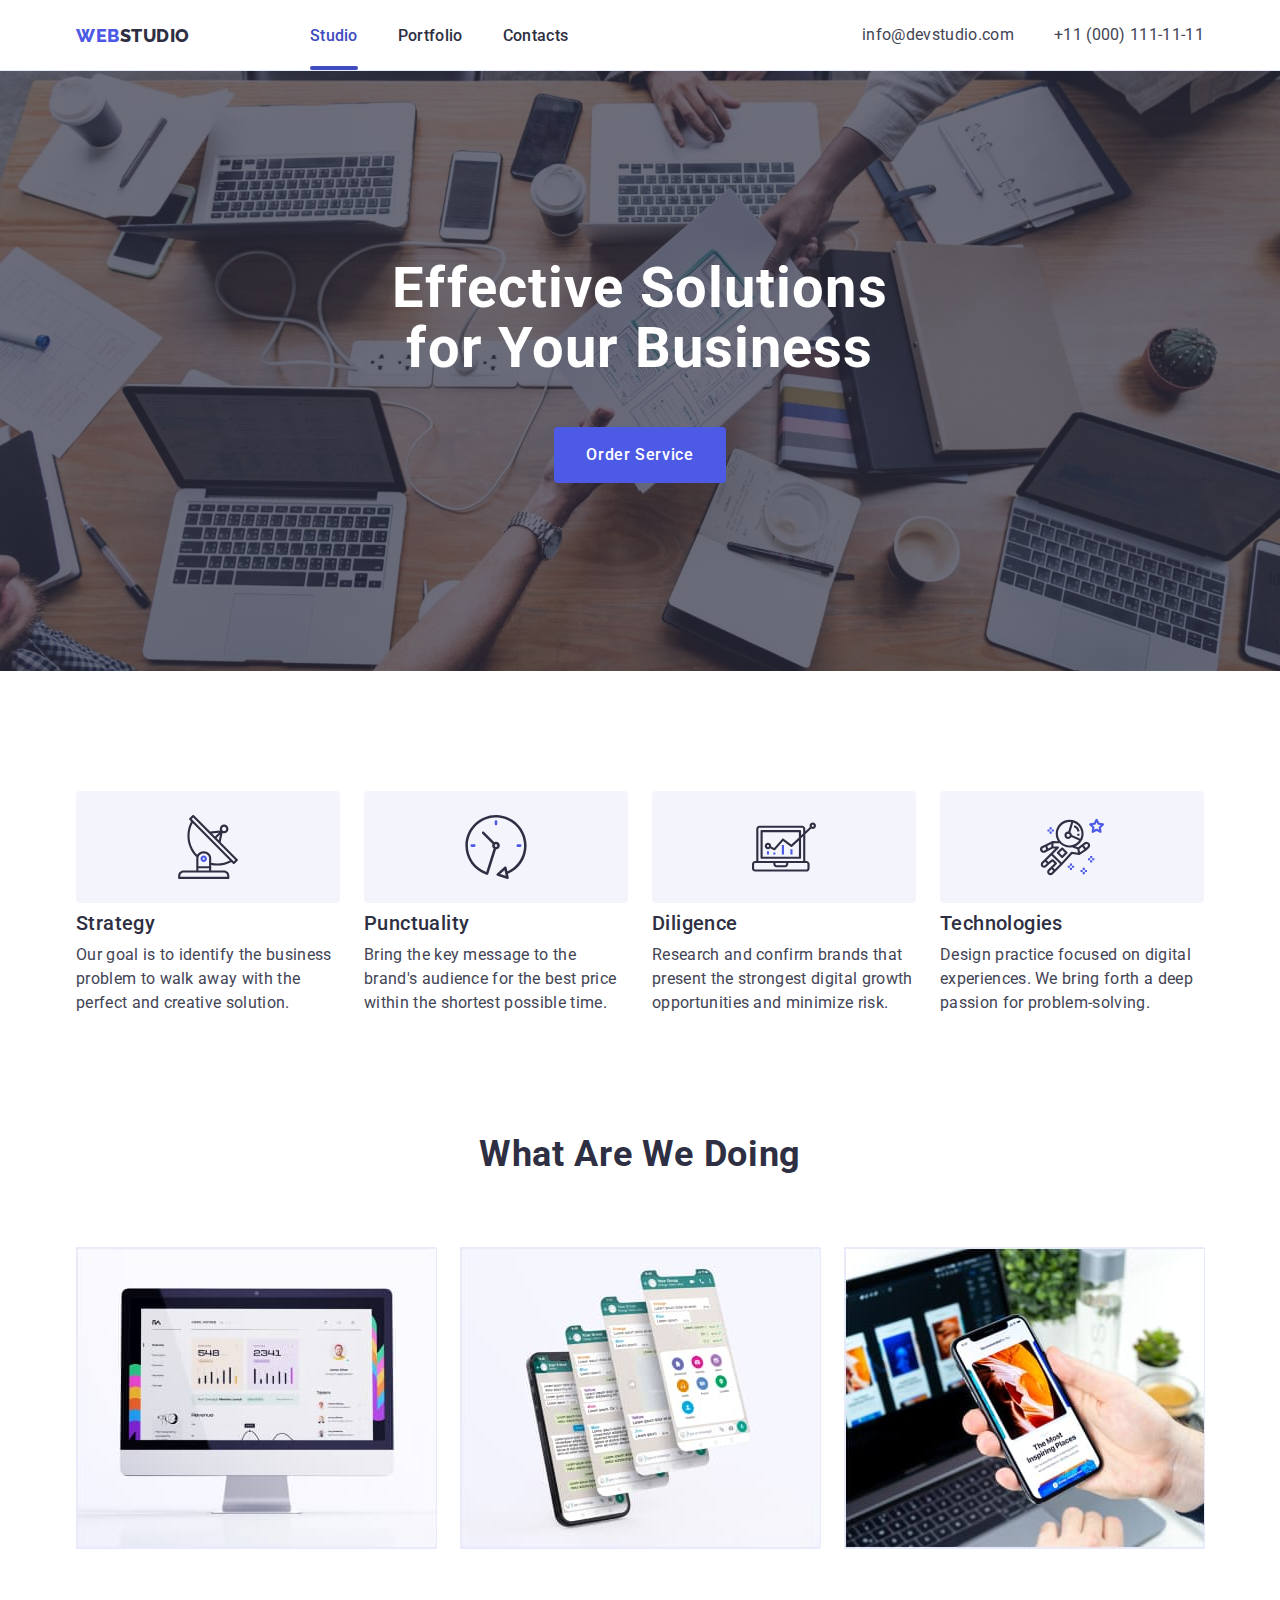
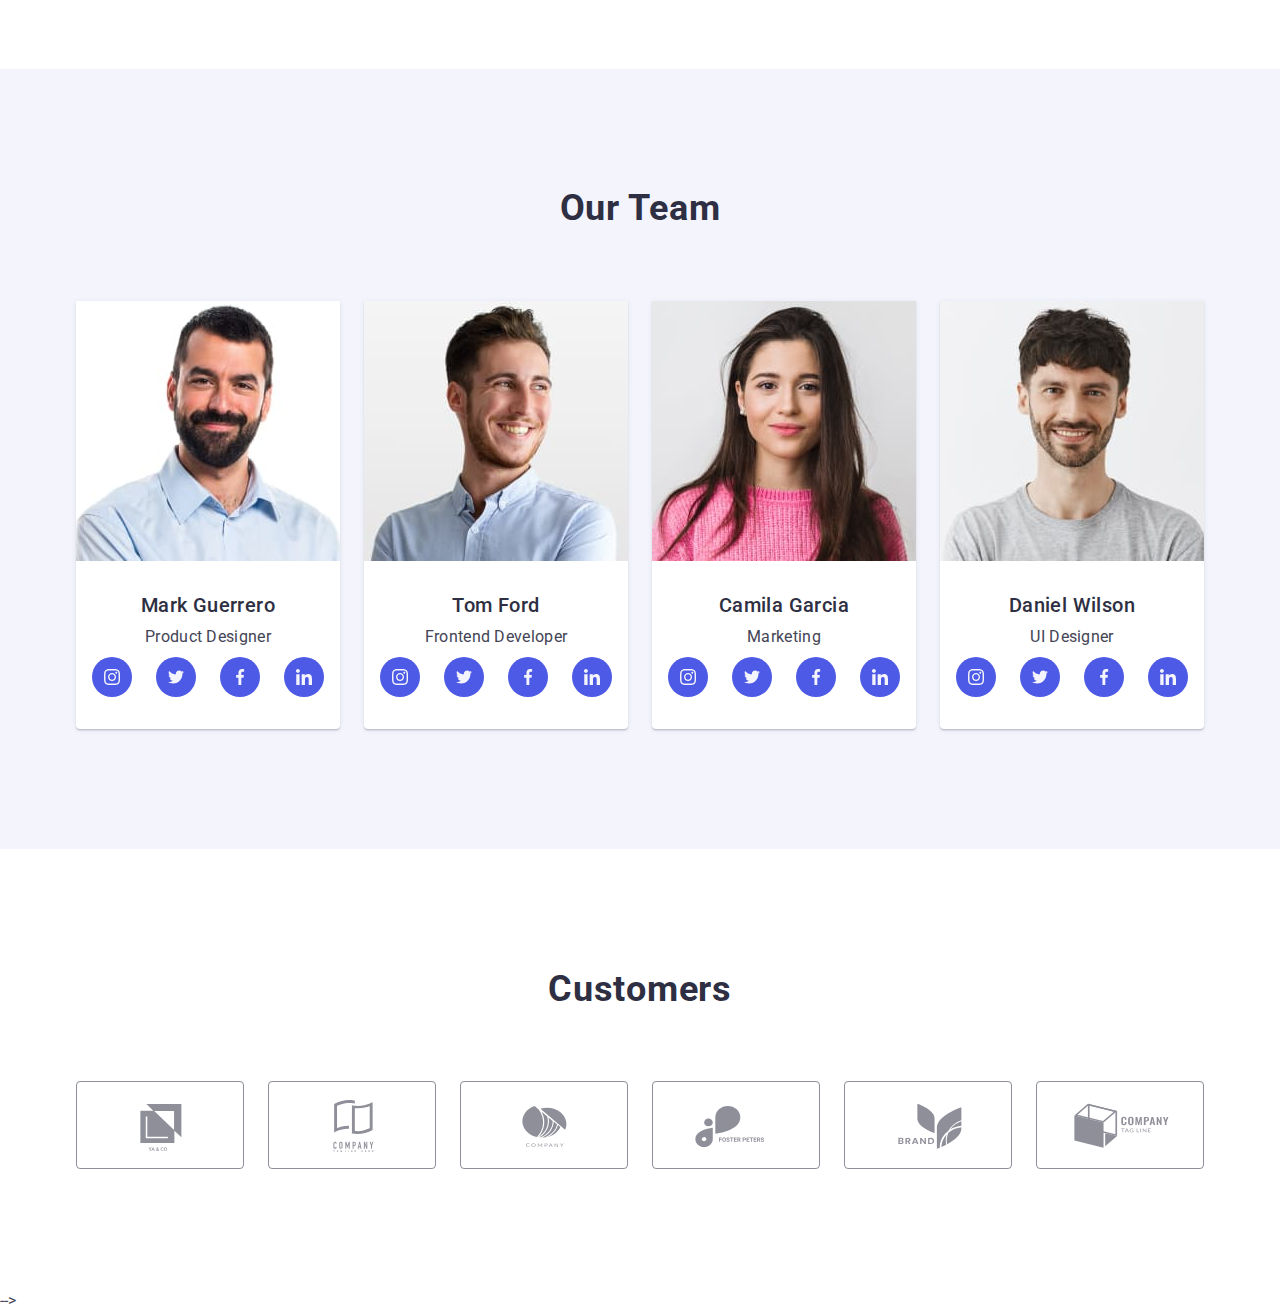
==== commit fccdbf47: "Done section customers" ====
--- a/index.html
+++ b/index.html
@@ -406,8 +406,8 @@
             </li>
           </ul>
         </div>
-      </section> -->
-      <!-- <section class="customers">
+      </section> 
+       <section class="customers">
         <div class="container-customers container">
           <h2 class="customers-title">Customers</h2>
           <ul class="customers-list list">
@@ -455,7 +455,7 @@
             </li>
           </ul>
         </div>
-      </section> -->
+      </section> 
     </main>
     <!-- <footer class="footer">
       <div class="container">
--- a/css/styles.css
+++ b/css/styles.css
@@ -580,7 +580,7 @@
   letter-spacing: 0.02em;
 }
 @media screen and (max-width: 767px) {
-  .advantages-list .item:not(last-child) {
+  .advantages-list .item:not(:last-child) {
     margin-bottom: 72px;
   }
   .advantages-list .title {
@@ -615,6 +615,10 @@
   }
 }
 @media screen and (min-width: 1200px) {
+  .advantages {
+    padding-top: 120px;
+    padding-bottom: 0;
+  }
   .advantages-list .item {
     width: calc((100% - 72px) / 4);
     margin-top: 0;
@@ -777,35 +781,86 @@
     margin-top: 0;
   }
 }
-
-.team-list .item {
-  /* width: calc((100% - 72px) / 4); */
-  /* margin-left: 24px; */
+@media screen and (min-width: 1200px) {
+  .team {
+    padding-top: 120px;
+    padding-bottom: 120px;
+  }
+  .team-list .item {
+    width: calc((100% - 72px) / 4);
+    margin-top: 0;
+  }
+  .team-list .item:not(:first-child) {
+    margin-left: 24px;
+  }
 }
 
 /* -----------------customers --------------------------*/
 .customers {
-  padding-top: 130px;
-  padding-bottom: 120px;
+  padding-top: 96px;
+  padding-bottom: 96px;
   text-align: center;
 }
 .customers-title {
   margin-bottom: 72px;
+  font-weight: 700;
+  font-size: 36px;
+  line-height: 1.111;
+  letter-spacing: 0.02em;
+  text-transform: capitalize;
+  color: var(--secondary-color);
 }
 .customers-list {
   display: flex;
 }
 .customers-list .item {
-  width: calc((100% - 120px) / 6);
-  margin-right: 24px;
-}
-.customers-list .item:last-child {
-  margin-right: 0;
+  width: calc((100% - 16px) / 2);
+  margin-top: 72px;
+}
+.customers-list .item:nth-child(-n + 2) {
+  margin-top: 0;
+}
+@media screen and (max-width: 767px) {
+  .customers-list .item:nth-child(2n) {
+    margin-left: 16px;
+  }
+}
+
+@media screen and (max-width: 1199px) {
+  .customers-list {
+    flex-wrap: wrap;
+  }
+}
+@media screen and (min-width: 768px) {
+  .customers-list .item {
+    width: calc((100% - 48px) / 3);
+    margin-left: 24px;
+  }
+  .customers-list .item:nth-child(3n + 1) {
+    margin-left: 0;
+  }
+  .customers-list .item:nth-child(-n + 3) {
+    margin-top: 0;
+  }
+}
+@media screen and (min-width: 1200px) {
+  .customers {
+    padding-top: 120px;
+    padding-bottom: 120px;
+  }
+  .customers-list .item {
+    width: calc((100% - 120px) / 6);
+    margin-right: 24px;
+    margin-top: 0;
+    margin-left: 0;
+  }
+  .customers-list .item:last-child {
+    margin-right: 0;
+  }
 }
 
 .border-icon {
   display: flex;
-  width: 168px;
   height: 88px;
   border: 1px solid #8e8f99;
   border-radius: 4px;
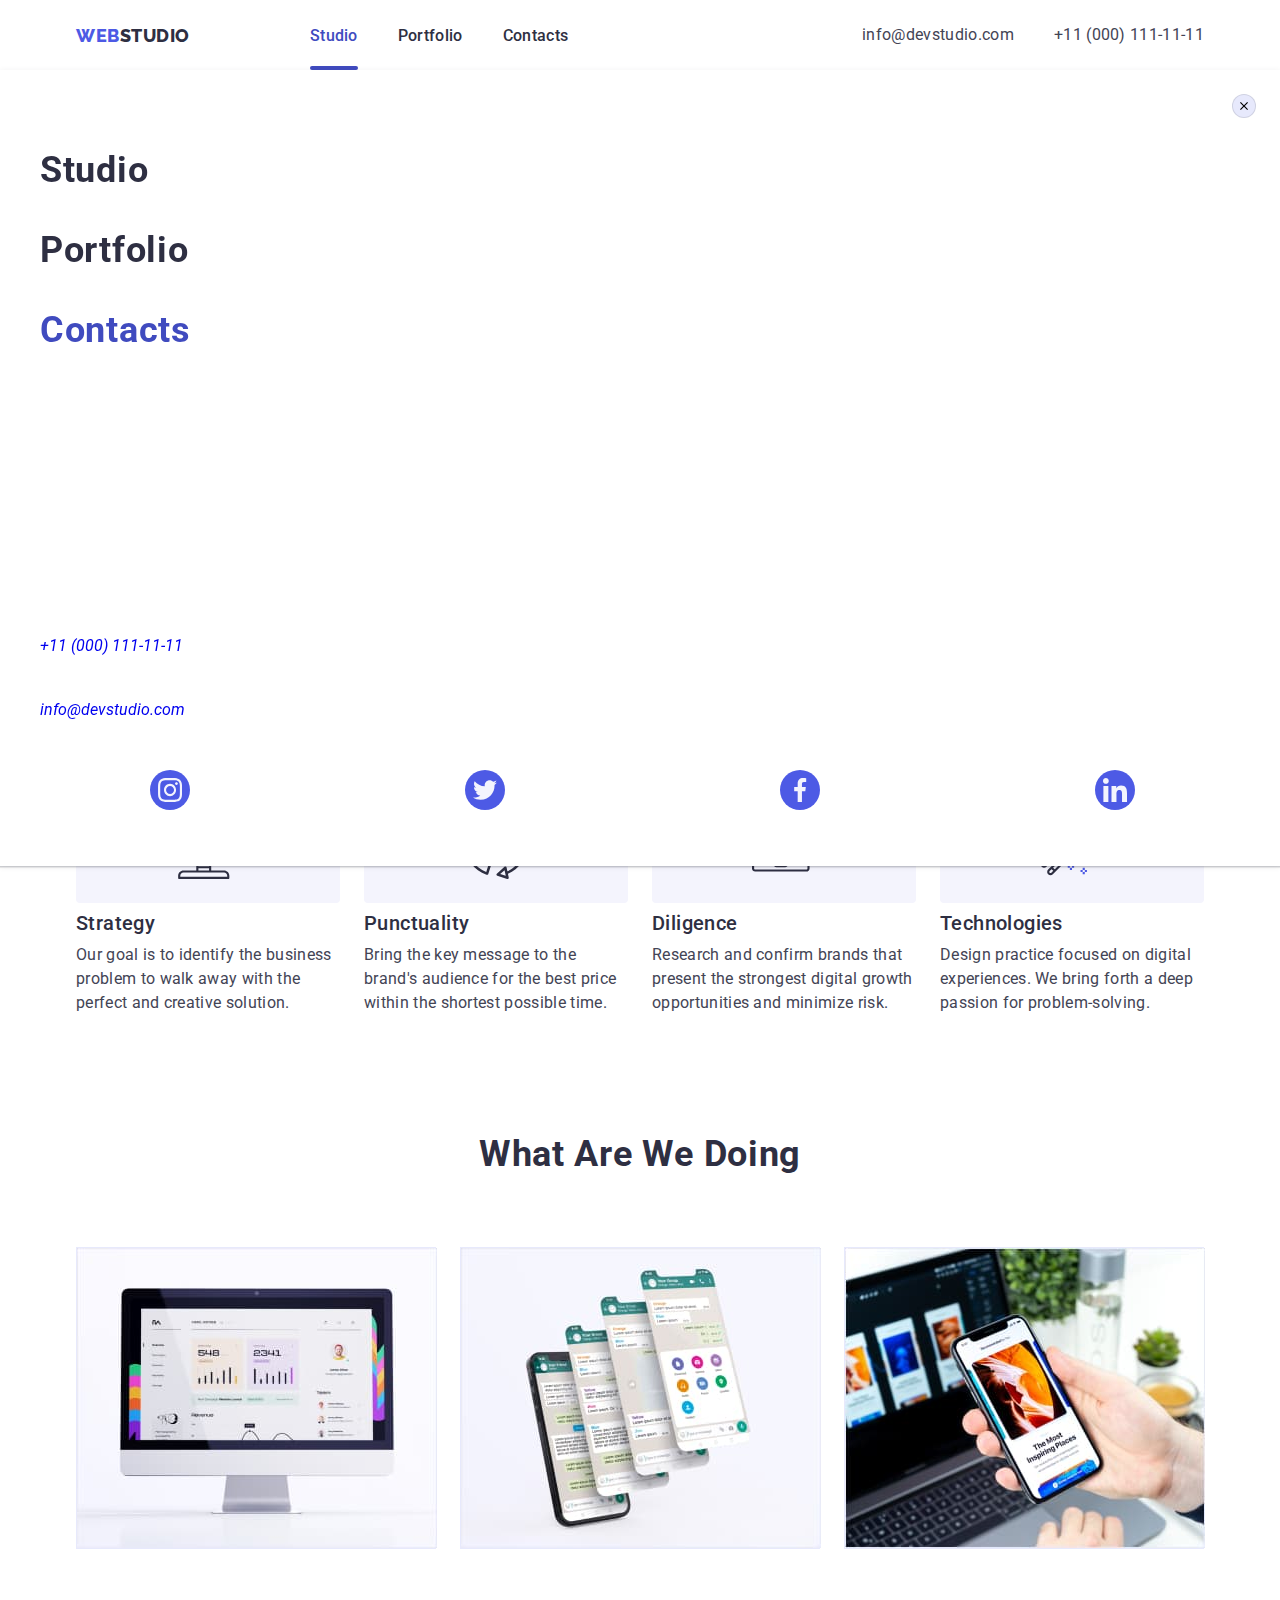
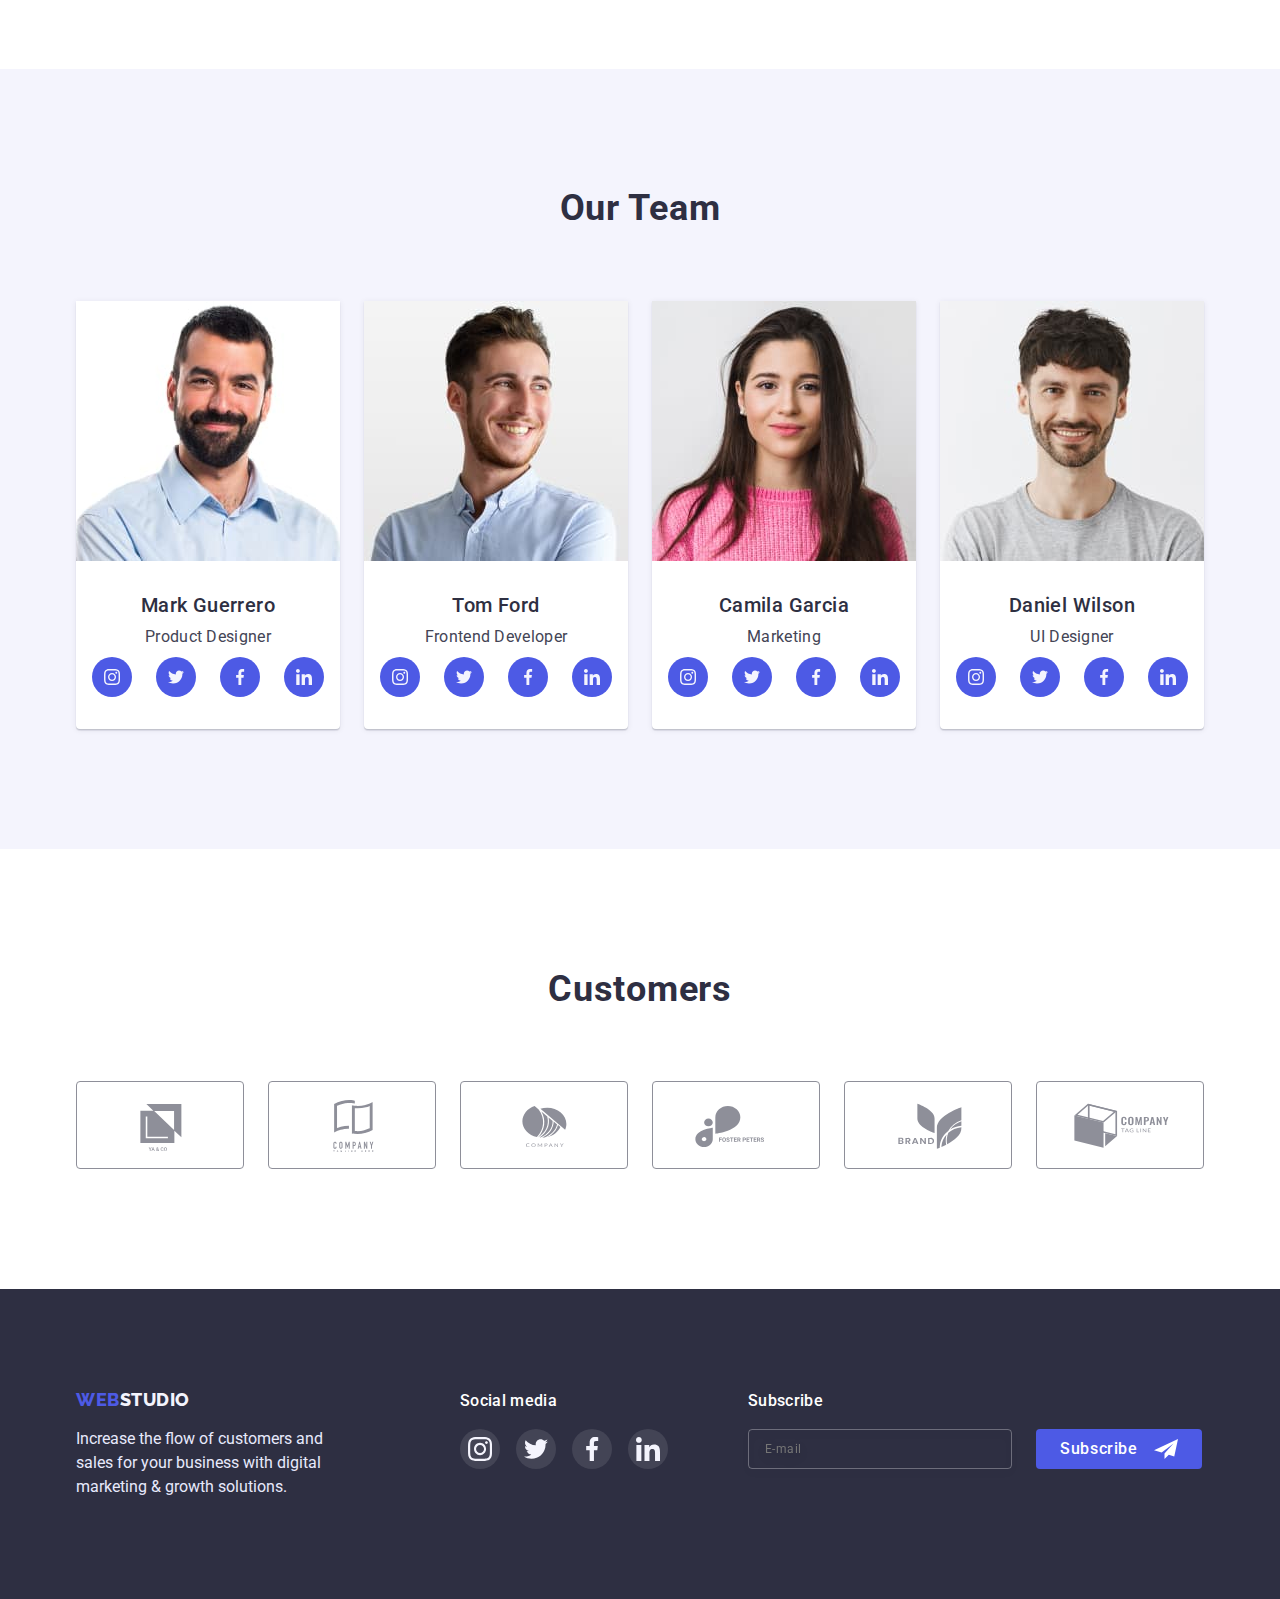
==== commit 25a577da: "Done footer" ====
--- a/index.html
+++ b/index.html
@@ -20,18 +20,20 @@
   </head>
   <body>
     <header class="header">
-      <div class=" maine-container container">
+      <div class="maine-container container">
         <nav class="navigation">
           <a href="./index.html" class="logo"
             ><span class="accent">Web</span>Studio</a
           >
           <button type="button" class="open-menu-btn">
             <svg class="icon-open" width="32" height="22">
-              <use href="./images/symbol-defs.svg#icon-charm_menu-hamburger-1"></use>
+              <use
+                href="./images/symbol-defs.svg#icon-charm_menu-hamburger-1"
+              ></use>
             </svg>
           </button>
-           
-            <ul class="navigation-list list">
+
+          <ul class="navigation-list list">
             <li class="item">
               <a href="" class="activ-link link">Studio</a>
             </li>
@@ -56,13 +58,79 @@
           </ul>
         </address>
       </div>
-
-
+      <div class="mobile-menu">
+        <button class="btn-close">
+          <svg class="icon-close" width="8" height="8">
+            <use href="./images/symbol-defs.svg#icon-close-black"></use>
+          </svg>
+        </button> 
+                <ul class="mobile-list list">
+            <li class="item">
+              <a href="" class=" link">Studio</a>
+            </li>
+            <li class="item">
+              <a href="./portfolio.html" class="link">Portfolio</a>
+            </li>
+            <li class="item">
+              <a href="" class="activ link">Contacts</a>
+            </li>
+          </ul>
+        </nav>
+        <address class="mobile-contacts">
+          <ul class="mobile-contacts-list list">
+            <li class="item">
+              <a href="tel:+110001111111" class="link"
+                >+11 (000) 111-11-11</a
+              >
+            </li>
+            <li class="item">
+              <a href="mailto:info@devstudio.com" class="link">info@devstudio.com</a>
+            </li>
+          </ul>
+        </address> 
+                       <ul class="mobile-social">
+                  <li class="mobile-social-item">
+                    <a href="" class="link-icon">
+                      <svg class="icon-instagram" width="24" height="24">
+                        <use
+                          href="./images/symbol-defs.svg#icon-instagram-2-1"
+                        ></use>
+                      </svg>
+                    </a>
+                  </li>
+                  <li class="mobile-social-item">
+                    <a href="" class="link-icon">
+                      <svg class="icon-twitter" width="24" height="24">
+                        <use
+                          href="./images/symbol-defs.svg#icon-twitter-1-1"
+                        ></use>
+                      </svg>
+                    </a>
+                  </li>
+                  <li class="mobile-social-item">
+                    <a href="" class="link-icon">
+                      <svg class="icon-facebook" width="24" height="24">
+                        <use
+                          href="./images/symbol-defs.svg#icon-facebook-1-1"
+                        ></use>
+                      </svg>
+                    </a>
+                  </li>
+                  <li class="mobile-social-item">
+                    <a href="" class="link-icon">
+                      <svg class="icon-linkedin" width="24" height="24">
+                        <use
+                          href="./images/symbol-defs.svg#icon-linkedin-1-1"
+                        ></use>
+                      </svg>
+                    </a>
+                  </li>
+                </ul>
       </div>
     </header>
     <main>
       <!-- hero image -->
-       <section class="hero">
+      <section class="hero">
         <h1 class="title">Effective Solutions for Your Business</h1>
         <button type="button" class="hero-btn" data-modal-open>
           Order Service
@@ -139,7 +207,7 @@
         </div>
       </section>
       <!-- section 2 -->
-       <section class="advantages">
+      <section class="advantages">
         <div class="advantage container">
           <h2 class="visually-hidden">Our advantages</h2>
           <ul class="advantages-list list">
@@ -193,9 +261,9 @@
             </li>
           </ul>
         </div>
-      </section> 
+      </section>
       <!-- section 3 -->
-       <section class="works">
+      <section class="works">
         <div class="works-container container">
           <h2 class="works-title">What are we doing</h2>
           <ul class="works-list list">
@@ -214,15 +282,19 @@
             </li>
           </ul>
         </div>
-      </section> 
+      </section>
       <!-- section 4 -->
       <section class="team">
         <div class="team-container container">
           <h2 class="title">Our Team</h2>
           <ul class="team-list list">
             <li class="item">
-              <img srcset="./images/frame1.jpg 1x, ./images/img1@2x.jpg 2x"
-               src="./images/frame1.jpg" alt="man's photo" width="264" />
+              <img
+                srcset="./images/frame1.jpg 1x, ./images/img1@2x.jpg 2x"
+                src="./images/frame1.jpg"
+                alt="man's photo"
+                width="264"
+              />
               <div class="content-wrapper">
                 <h3 class="subtitle">Mark Guerrero</h3>
                 <p class="text">Product Designer</p>
@@ -267,8 +339,12 @@
               </div>
             </li>
             <li class="item">
-              <img srcset="./images/frame2.jpg 1x, ./images/img2@2x.jpg 2x"
-               src="./images/frame2.jpg" alt="man's photo" width="264" />
+              <img
+                srcset="./images/frame2.jpg 1x, ./images/img2@2x.jpg 2x"
+                src="./images/frame2.jpg"
+                alt="man's photo"
+                width="264"
+              />
               <div class="content-wrapper">
                 <h3 class="subtitle">Tom Ford</h3>
                 <p class="text">Frontend Developer</p>
@@ -313,8 +389,12 @@
               </div>
             </li>
             <li class="item">
-              <img srcset="./images/frame3.jpg 1x, ./images/img3@2x.jpg 2x"
-               src="./images/frame3.jpg" alt="women's photo" width="264" />
+              <img
+                srcset="./images/frame3.jpg 1x, ./images/img3@2x.jpg 2x"
+                src="./images/frame3.jpg"
+                alt="women's photo"
+                width="264"
+              />
               <div class="content-wrapper">
                 <h3 class="subtitle">Camila Garcia</h3>
                 <p class="text">Marketing</p>
@@ -359,8 +439,12 @@
               </div>
             </li>
             <li class="item">
-              <img srcset="./images/frame4.jpg 1x, ./images/img4@2x.jpg 2x"
-              src="./images/frame4.jpg" alt="man's photo" width="264" />
+              <img
+                srcset="./images/frame4.jpg 1x, ./images/img4@2x.jpg 2x"
+                src="./images/frame4.jpg"
+                alt="man's photo"
+                width="264"
+              />
               <div class="content-wrapper">
                 <h3 class="subtitle">Daniel Wilson</h3>
                 <p class="text">UI Designer</p>
@@ -406,8 +490,8 @@
             </li>
           </ul>
         </div>
-      </section> 
-       <section class="customers">
+      </section>
+      <section class="customers">
         <div class="container-customers container">
           <h2 class="customers-title">Customers</h2>
           <ul class="customers-list list">
@@ -455,59 +539,64 @@
             </li>
           </ul>
         </div>
-      </section> 
+      </section>
     </main>
-    <!-- <footer class="footer">
+    <footer class="footer">
       <div class="container">
         <div class="footer-container">
-          <div class="container-logo">
-            <a href="./index.html" class="logo"
-              ><span class="accent">Web</span>Studio</a
-            >
-            <p class="text">
-              Increase the flow of customers and sales for your business with
-              digital marketing & growth solutions.
-            </p>
+          <div class="footer-wrapper">
+            <div class="container-logo">
+              <a href="./index.html" class="logo"
+                ><span class="accent">Web</span>Studio</a
+              >
+              <p class="text">
+                Increase the flow of customers and sales for your business with
+                digital marketing & growth solutions.
+              </p>
+            </div>
+            <div class="container-social">
+              <p class="title">Social media</p>
+              <ul class="social-list list">
+                <li class="item">
+                  <a href="" class="link">
+                    <svg class="icon-social" width="24" height="24">
+                      <use
+                        href="./images/symbol-defs.svg#icon-instagram-2-1"
+                      ></use>
+                    </svg>
+                  </a>
+                </li>
+                <li class="item">
+                  <a href="" class="link">
+                    <svg class="icon-social" width="24" height="24">
+                      <use
+                        href="./images/symbol-defs.svg#icon-twitter-1-1"
+                      ></use>
+                    </svg>
+                  </a>
+                </li>
+                <li class="item">
+                  <a href="" class="link">
+                    <svg class="icon-social" width="24" height="24">
+                      <use
+                        href="./images/symbol-defs.svg#icon-facebook-1-1"
+                      ></use>
+                    </svg>
+                  </a>
+                </li>
+                <li class="item">
+                  <a href="" class="link">
+                    <svg class="icon-social" width="24" height="24">
+                      <use
+                        href="./images/symbol-defs.svg#icon-linkedin-1-1"
+                      ></use>
+                    </svg>
+                  </a>
+                </li>
+              </ul>
+            </div>
           </div>
-          <div class="container-social">
-            <p class="title">Social media</p>
-            <ul class="social-list list">
-              <li class="item">
-                <a href="" class="link">
-                  <svg class="icon-social" width="24" height="24">
-                    <use
-                      href="./images/symbol-defs.svg#icon-instagram-2-1"
-                    ></use>
-                  </svg>
-                </a>
-              </li>
-              <li class="item">
-                <a href="" class="link">
-                  <svg class="icon-social" width="24" height="24">
-                    <use href="./images/symbol-defs.svg#icon-twitter-1-1"></use>
-                  </svg>
-                </a>
-              </li>
-              <li class="item">
-                <a href="" class="link">
-                  <svg class="icon-social" width="24" height="24">
-                    <use
-                      href="./images/symbol-defs.svg#icon-facebook-1-1"
-                    ></use>
-                  </svg>
-                </a>
-              </li>
-              <li class="item">
-                <a href="" class="link">
-                  <svg class="icon-social" width="24" height="24">
-                    <use
-                      href="./images/symbol-defs.svg#icon-linkedin-1-1"
-                    ></use>
-                  </svg>
-                </a>
-              </li>
-            </ul>
-          </div>
+
           <div class="subscription">
             <p class="subscript-title">Subscribe</p>
             <form class="subscript-form">
@@ -529,8 +618,8 @@
           </div>
         </div>
       </div>
-    </footer> -->
-    -->
+    </footer>
+
     <script src="./js/modal.js"></script>
   </body>
 </html>
--- a/css/styles.css
+++ b/css/styles.css
@@ -208,6 +208,51 @@
 .navigation-list .activ-link {
   position: relative;
   color: var(--hover-color);
+}
+.mobile-menu {
+  position: fixed;
+  width: 100%;
+  min-height: 796px;
+  padding: 80px 35px 40px 40px;
+  background: #ffffff;
+  box-shadow: 0px 2px 1px rgba(46, 47, 66, 0.08),
+    0px 1px 1px rgba(46, 47, 66, 0.16), 0px 1px 6px rgba(46, 47, 66, 0.08);
+}
+.mobile-list .item:not(:last-child) {
+  margin-bottom: 40px;
+}
+.mobile-list {
+  margin-bottom: 284px;
+}
+.mobile-list .link {
+  font-weight: 700;
+  font-size: 36px;
+  line-height: 1.111;
+  letter-spacing: 0.02em;
+  text-transform: capitalize;
+  color: var(--secondary-color);
+}
+.mobile-list .activ {
+  color: var(--hover-color);
+}
+.mobile-contacts .item:not(:last-child) {
+  margin-bottom: 40px;
+}
+.mobile-contacts {
+  margin-bottom: 48px;
+}
+.mobile-social {
+  display: flex;
+  list-style: none;
+}
+.mobile-social-item {
+  display: inline-flex;
+  justify-content: center;
+  align-items: center;
+  width: calc((100% - 72px) / 4);
+}
+.mobile-social-item:not(:last-child) {
+  margin-right: 56px;
 }
 
 /* -------------hero--------------- */
@@ -881,8 +926,8 @@
 }
 /* --------footer ----------*/
 .footer {
-  padding-top: 100px;
-  padding-bottom: 100px;
+  padding-top: 96px;
+  padding-bottom: 96px;
   background-color: var(--secondary-color);
 }
 .footer .logo {
@@ -908,14 +953,7 @@
   width: 264px;
   color: var(--bord-color);
 }
-.footer-container {
-  display: flex;
-  padding: 0;
-  margin: 0;
-}
-.container-logo {
-  margin-right: 120px;
-}
+
 .social-list {
   display: inline-flex;
   gap: 16px;
@@ -942,9 +980,7 @@
   letter-spacing: 0.02em;
   color: #ffffff;
 }
-.subscription {
-  margin-left: 80px;
-}
+
 .subscript-title {
   margin-bottom: 16px;
   font-weight: 500;
@@ -975,7 +1011,6 @@
 .btn-subscript {
   display: inline-flex;
   align-items: center;
-  margin-left: 24px;
   padding: 8px 24px;
   font-weight: 500;
   font-size: 16px;
@@ -992,14 +1027,64 @@
   background-color: var(--hover-color);
   cursor: pointer;
 }
-.subscript-form {
-  display: flex;
-  align-items: center;
-}
 .subs-icon {
   display: flex;
   padding: 0;
   margin-left: 16px;
+}
+@media screen and (max-width: 767px) {
+  .footer-container {
+    text-align: center;
+  }
+  .container-logo .text {
+    width: 268px;
+    margin-left: auto;
+    margin-right: auto;
+    margin-bottom: 72px;
+    text-align: left;
+  }
+  .social-list {
+    margin-bottom: 72px;
+  }
+  .subscript-input {
+    width: 100%;
+    margin-bottom: 16px;
+  }
+}
+@media screen and (min-width: 768px) {
+  .footer-wrapper {
+    display: flex;
+  }
+  .container-logo {
+    margin-right: 24px;
+    margin-bottom: 72px;
+  }
+
+  .subscript-form {
+    display: flex;
+    align-items: center;
+  }
+  .btn-subscript {
+    margin-left: 24px;
+  }
+}
+@media screen and (min-width: 1200px) {
+  .footer {
+    padding-top: 100px;
+    padding-bottom: 100px;
+  }
+  .footer-container {
+    display: flex;
+    padding: 0;
+    margin: 0;
+  }
+  .container-logo {
+    margin-right: 120px;
+    margin-bottom: 0;
+  }
+  .subscription {
+    margin-left: 80px;
+  }
 }
 
 /* ---------------portfolio------------------- */
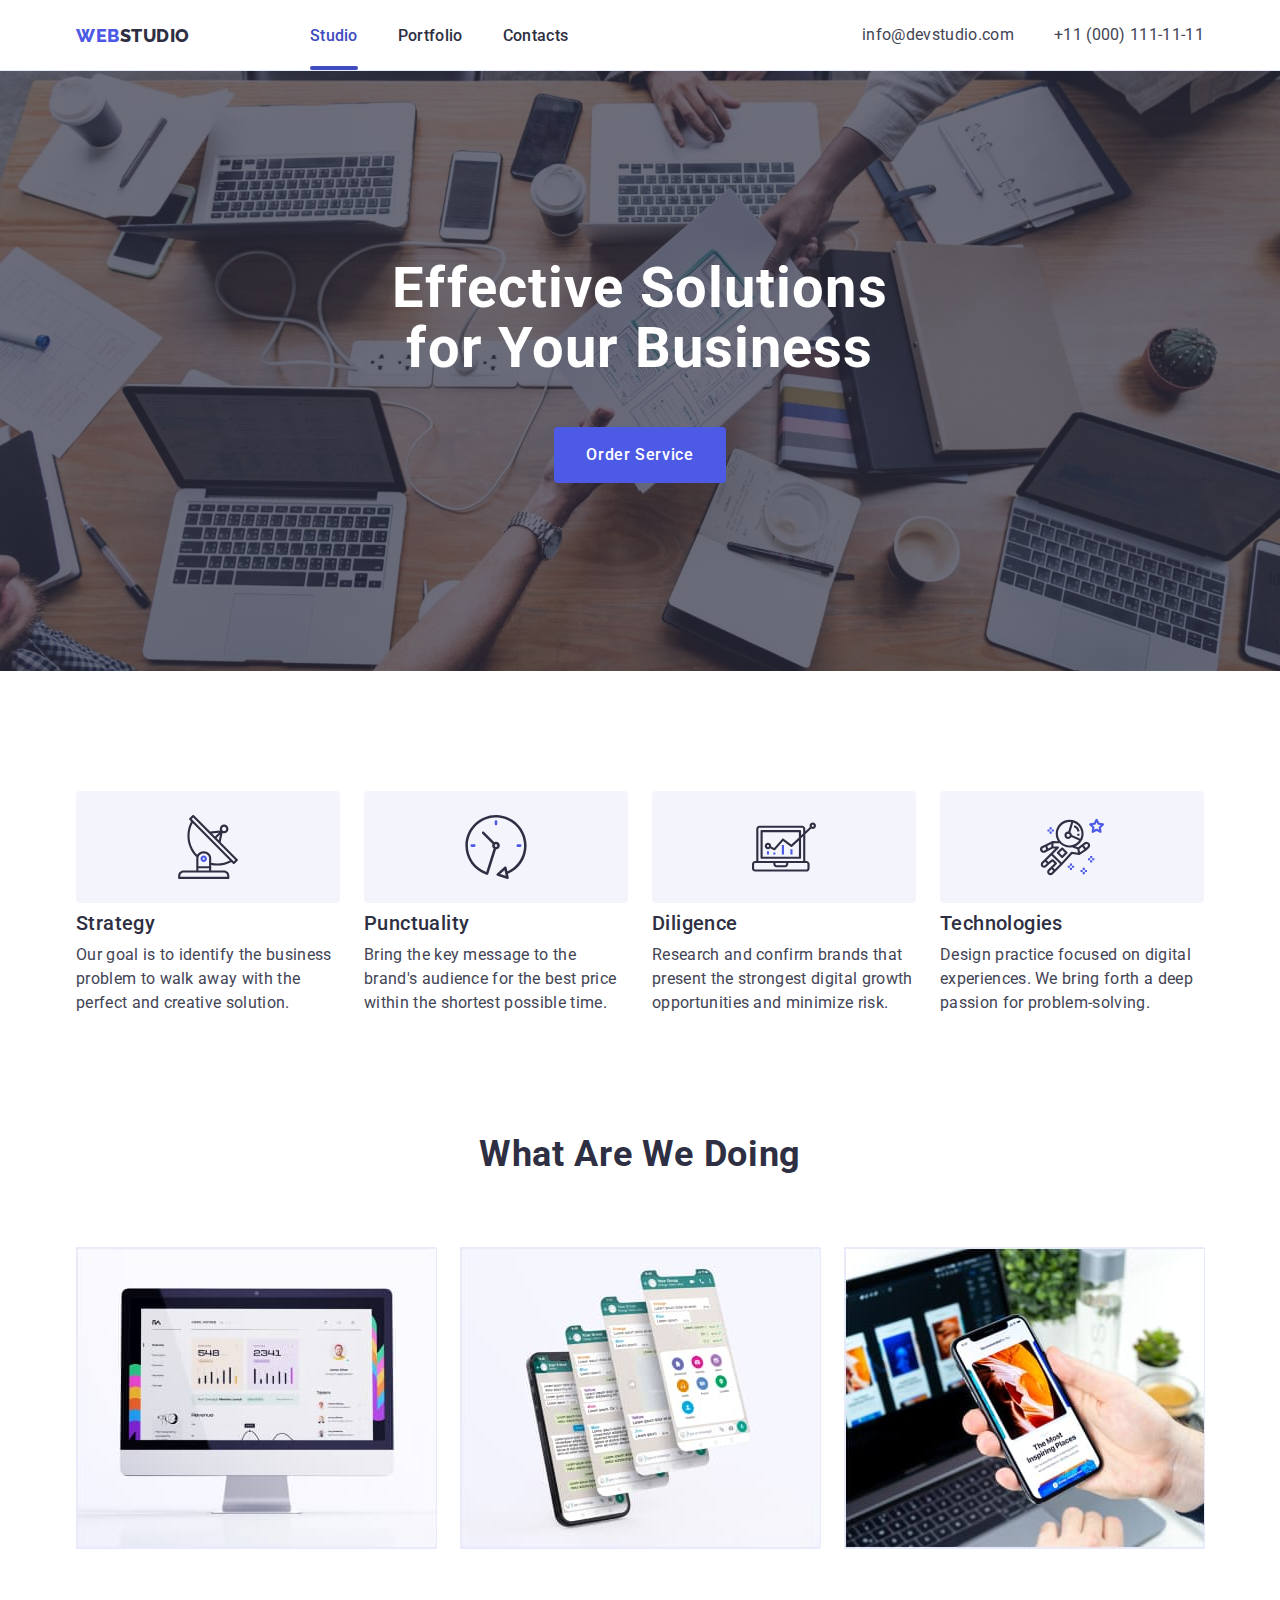
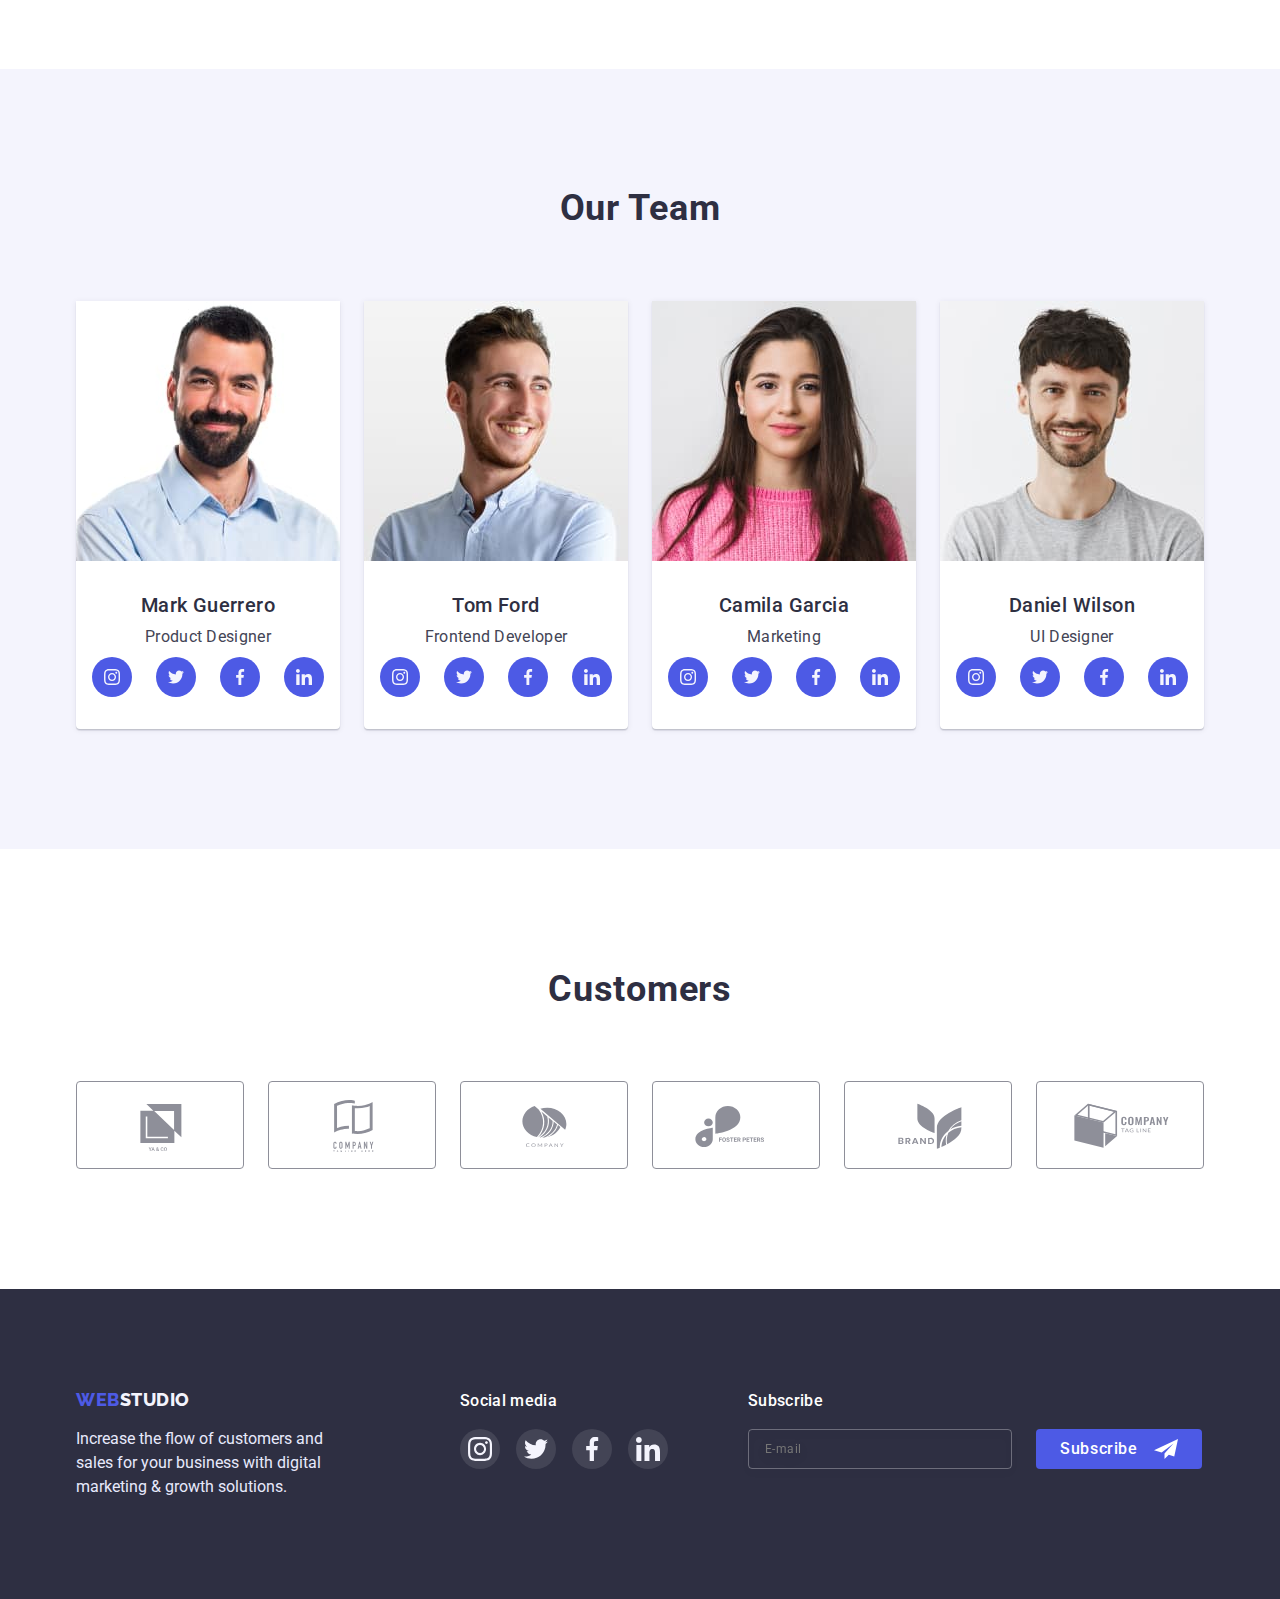
==== commit a1959e53: "Done mobile menu" ====
--- a/index.html
+++ b/index.html
@@ -25,7 +25,7 @@
           <a href="./index.html" class="logo"
             ><span class="accent">Web</span>Studio</a
           >
-          <button type="button" class="open-menu-btn">
+          <button type="button" class="open-menu-btn js-open-menu" >
             <svg class="icon-open" width="32" height="22">
               <use
                 href="./images/symbol-defs.svg#icon-charm_menu-hamburger-1"
@@ -58,8 +58,8 @@
           </ul>
         </address>
       </div>
-      <div class="mobile-menu">
-        <button class="btn-close">
+      <div class="mobile-menu js-menu-container">
+        <button class="btn-close js-close-menu">
           <svg class="icon-close" width="8" height="8">
             <use href="./images/symbol-defs.svg#icon-close-black"></use>
           </svg>
@@ -79,7 +79,7 @@
         <address class="mobile-contacts">
           <ul class="mobile-contacts-list list">
             <li class="item">
-              <a href="tel:+110001111111" class="link"
+              <a href="tel:+110001111111" class=" activ link"
                 >+11 (000) 111-11-11</a
               >
             </li>
@@ -268,13 +268,15 @@
           <h2 class="works-title">What are we doing</h2>
           <ul class="works-list list">
             <li class="item">
-              <img src="./images/img1.jpg" alt="Computer" width="360" />
-            </li>
-            <li class="item">
-              <img src="./images/img2.jpg" alt="Smartphones" width="360" />
-            </li>
-            <li class="item">
-              <img
+              <img srcset="./images/img1.jpg 1x, ./images/Rectangle1@2x.jpg 2x"
+               src="./images/img1.jpg" alt="Computer" width="360" />
+            </li>
+            <li class="item">
+              <img srcset="./images/img2.jpg 1x, ./images/Rectangle2@2x.jpg 2x"
+               src="./images/img2.jpg" alt="Smartphones" width="360" />
+            </li>
+            <li class="item">
+              <img srcset="./images/img3.jpg 1x, ./images/Rectangle3@2x.jpg 2x"
                 src="./images/img3.jpg"
                 alt="Smartphone and Laptop"
                 width="360"
@@ -287,7 +289,7 @@
       <section class="team">
         <div class="team-container container">
           <h2 class="title">Our Team</h2>
-          <ul class="team-list list">
+          <div class="team-cont">          <ul class="team-list list">
             <li class="item">
               <img
                 srcset="./images/frame1.jpg 1x, ./images/img1@2x.jpg 2x"
@@ -343,7 +345,7 @@
                 srcset="./images/frame2.jpg 1x, ./images/img2@2x.jpg 2x"
                 src="./images/frame2.jpg"
                 alt="man's photo"
-                width="264"
+              width="264"
               />
               <div class="content-wrapper">
                 <h3 class="subtitle">Tom Ford</h3>
@@ -488,7 +490,8 @@
                 </ul>
               </div>
             </li>
-          </ul>
+          </ul></div>
+
         </div>
       </section>
       <section class="customers">
@@ -619,6 +622,7 @@
         </div>
       </div>
     </footer>
+    <script src="./js/mobil.js"></script>
 
     <script src="./js/modal.js"></script>
   </body>
--- a/css/styles.css
+++ b/css/styles.css
@@ -30,27 +30,30 @@
   height: auto;
 }
 .container {
-  padding-left: 15px;
-  padding-right: 15px;
+  max-width: 100%;
+  padding-left: 16px;
+  padding-right: 16px;
   margin-left: auto;
   margin-right: auto;
 }
 
 @media screen and (min-width: 480px) {
   .container {
-    width: 480px;
+    max-width: 428px;
   }
 }
 
 @media screen and (min-width: 768px) {
   .container {
-    width: 768px;
+    max-width: 768px;
   }
 }
 
 @media screen and (min-width: 1200px) {
   .container {
-    width: 1158px;
+    max-width: 1158px;
+    padding-left: 15px;
+    padding-right: 15px;
   }
 }
 
@@ -73,7 +76,8 @@
 .navigation {
   display: flex;
   align-items: center;
-  padding: 24px 16px;
+  padding-top: 24px;
+  padding-bottom: 24px;
 }
 .navigation .link:hover,
 .navigation .link:focus {
@@ -209,14 +213,22 @@
   position: relative;
   color: var(--hover-color);
 }
-.mobile-menu {
+
+/* --------------Mobile menu -----------------------------------*/
+.mobile-menu.js-menu-container {
   position: fixed;
+  top: 0;
   width: 100%;
   min-height: 796px;
   padding: 80px 35px 40px 40px;
   background: #ffffff;
   box-shadow: 0px 2px 1px rgba(46, 47, 66, 0.08),
     0px 1px 1px rgba(46, 47, 66, 0.16), 0px 1px 6px rgba(46, 47, 66, 0.08);
+  transform: translateY(-100%);
+  transition: transform 500ms var(--time-tranz);
+}
+.mobile-menu.js-menu-container.is-open {
+  transform: translateY(0);
 }
 .mobile-list .item:not(:last-child) {
   margin-bottom: 40px;
@@ -244,6 +256,7 @@
 .mobile-social {
   display: flex;
   list-style: none;
+  gap: 56px;
 }
 .mobile-social-item {
   display: inline-flex;
@@ -251,8 +264,27 @@
   align-items: center;
   width: calc((100% - 72px) / 4);
 }
-.mobile-social-item:not(:last-child) {
-  margin-right: 56px;
+
+.mobile-contacts-list .link {
+  font-weight: 500;
+  font-style: normal;
+  font-size: 20px;
+  line-height: 1.2;
+  letter-spacing: 0.02em;
+  color: var(--primary-text-color);
+}
+.mobile-contacts-list .activ {
+  font-weight: 700;
+  font-size: 36px;
+  line-height: 1.111;
+  letter-spacing: 0.01em;
+  text-transform: capitalize;
+  color: var(--secondary-bg-color);
+}
+@media screen and (min-width: 768px) {
+  .mobile-menu {
+    display: none;
+  }
 }
 
 /* -------------hero--------------- */
@@ -394,6 +426,8 @@
   }
 }
 
+/* -----------Modal------------------------- */
+
 .backdrop {
   position: fixed;
   top: 0;
@@ -413,11 +447,11 @@
   text-align: center;
   left: 50%;
   top: 50%;
-  width: 408px;
-  min-height: 576px;
+  min-width: 392px;
+  min-height: 586px;
   padding-top: 72px;
-  padding-left: 24px;
-  padding-right: 24px;
+  padding-left: 16px;
+  padding-right: 16px;
   padding-bottom: 24px;
   background: #fcfcfc;
   box-shadow: 0px 1px 1px rgba(0, 0, 0, 0.14), 0px 1px 3px rgba(0, 0, 0, 0.12),
@@ -520,7 +554,7 @@
   display: flex;
   align-items: center;
   cursor: pointer;
-  margin-top: 16px;
+  margin-top: 18px;
   margin-bottom: 24px;
   font-size: 12px;
   line-height: 1.333;
@@ -592,6 +626,18 @@
   background-origin: border-box;
   border-color: var(--hover-color);
 }
+@media screen and (min-width: 768px) {
+  .modal {
+    min-width: 408px;
+    padding-left: 24px;
+    padding-right: 24px;
+  }
+}
+@media screen and (min-width: 1200px) {
+  .checkbox-label {
+    margin-top: 16px;
+  }
+}
 
 /*------------ Adventages------------------ */
 
@@ -625,8 +671,8 @@
   letter-spacing: 0.02em;
 }
 @media screen and (max-width: 767px) {
-  .advantages-list .item:not(:last-child) {
-    margin-bottom: 72px;
+  .advantages-list .item:nth-child(n + 2) {
+    margin-top: 72px;
   }
   .advantages-list .title {
     text-align: center;
@@ -642,6 +688,9 @@
   .icon-advantages {
     display: none;
   }
+  .advantages-list .item:nth-child(n + 3) {
+    margin-top: 72px;
+  }
 }
 @media screen and (min-width: 768px) {
   .advantages-list {
@@ -650,13 +699,9 @@
   }
   .advantages-list .item {
     width: calc((100% - 24px) / 2);
-    margin-top: 72px;
   }
   .advantages-list .item:nth-child(2n) {
     margin-left: 24px;
-  }
-  .advantages-list .item:nth-child(-n + 2) {
-    margin-top: 0;
   }
 }
 @media screen and (min-width: 1200px) {
@@ -666,7 +711,6 @@
   }
   .advantages-list .item {
     width: calc((100% - 72px) / 4);
-    margin-top: 0;
   }
   .advantages-list .item:first-child {
     margin-left: 0;
@@ -759,6 +803,11 @@
     0px 1px 1px rgba(46, 47, 66, 0.16), 0px 2px 1px rgba(46, 47, 66, 0.08);
   border-radius: 0px 0px 4px 4px;
 }
+.team-cont {
+  max-width: 261px;
+  margin-left: auto;
+  margin-right: auto;
+}
 @media screen and (max-width: 767px) {
   .team-list .item:not(:last-child) {
     margin-bottom: 72px;
@@ -825,6 +874,9 @@
   .team-list .item:nth-child(-n + 2) {
     margin-top: 0;
   }
+  .team-cont {
+    max-width: 552px;
+  }
 }
 @media screen and (min-width: 1200px) {
   .team {
@@ -837,6 +889,9 @@
   }
   .team-list .item:not(:first-child) {
     margin-left: 24px;
+  }
+  .team-cont {
+    max-width: 100%;
   }
 }
 
@@ -887,6 +942,9 @@
   .customers-list .item:nth-child(-n + 3) {
     margin-top: 0;
   }
+  .container-customers {
+    max-width: 552px;
+  }
 }
 @media screen and (min-width: 1200px) {
   .customers {
@@ -901,6 +959,9 @@
   }
   .customers-list .item:last-child {
     margin-right: 0;
+  }
+  .container-customers {
+    max-width: 1158px;
   }
 }
 
@@ -1067,13 +1128,20 @@
   .btn-subscript {
     margin-left: 24px;
   }
-}
+  .footer-container {
+    max-width: 552px;
+    margin-left: auto;
+    margin-right: auto;
+  }
+}
+
 @media screen and (min-width: 1200px) {
   .footer {
     padding-top: 100px;
     padding-bottom: 100px;
   }
   .footer-container {
+    max-width: 100%;
     display: flex;
     padding: 0;
     margin: 0;
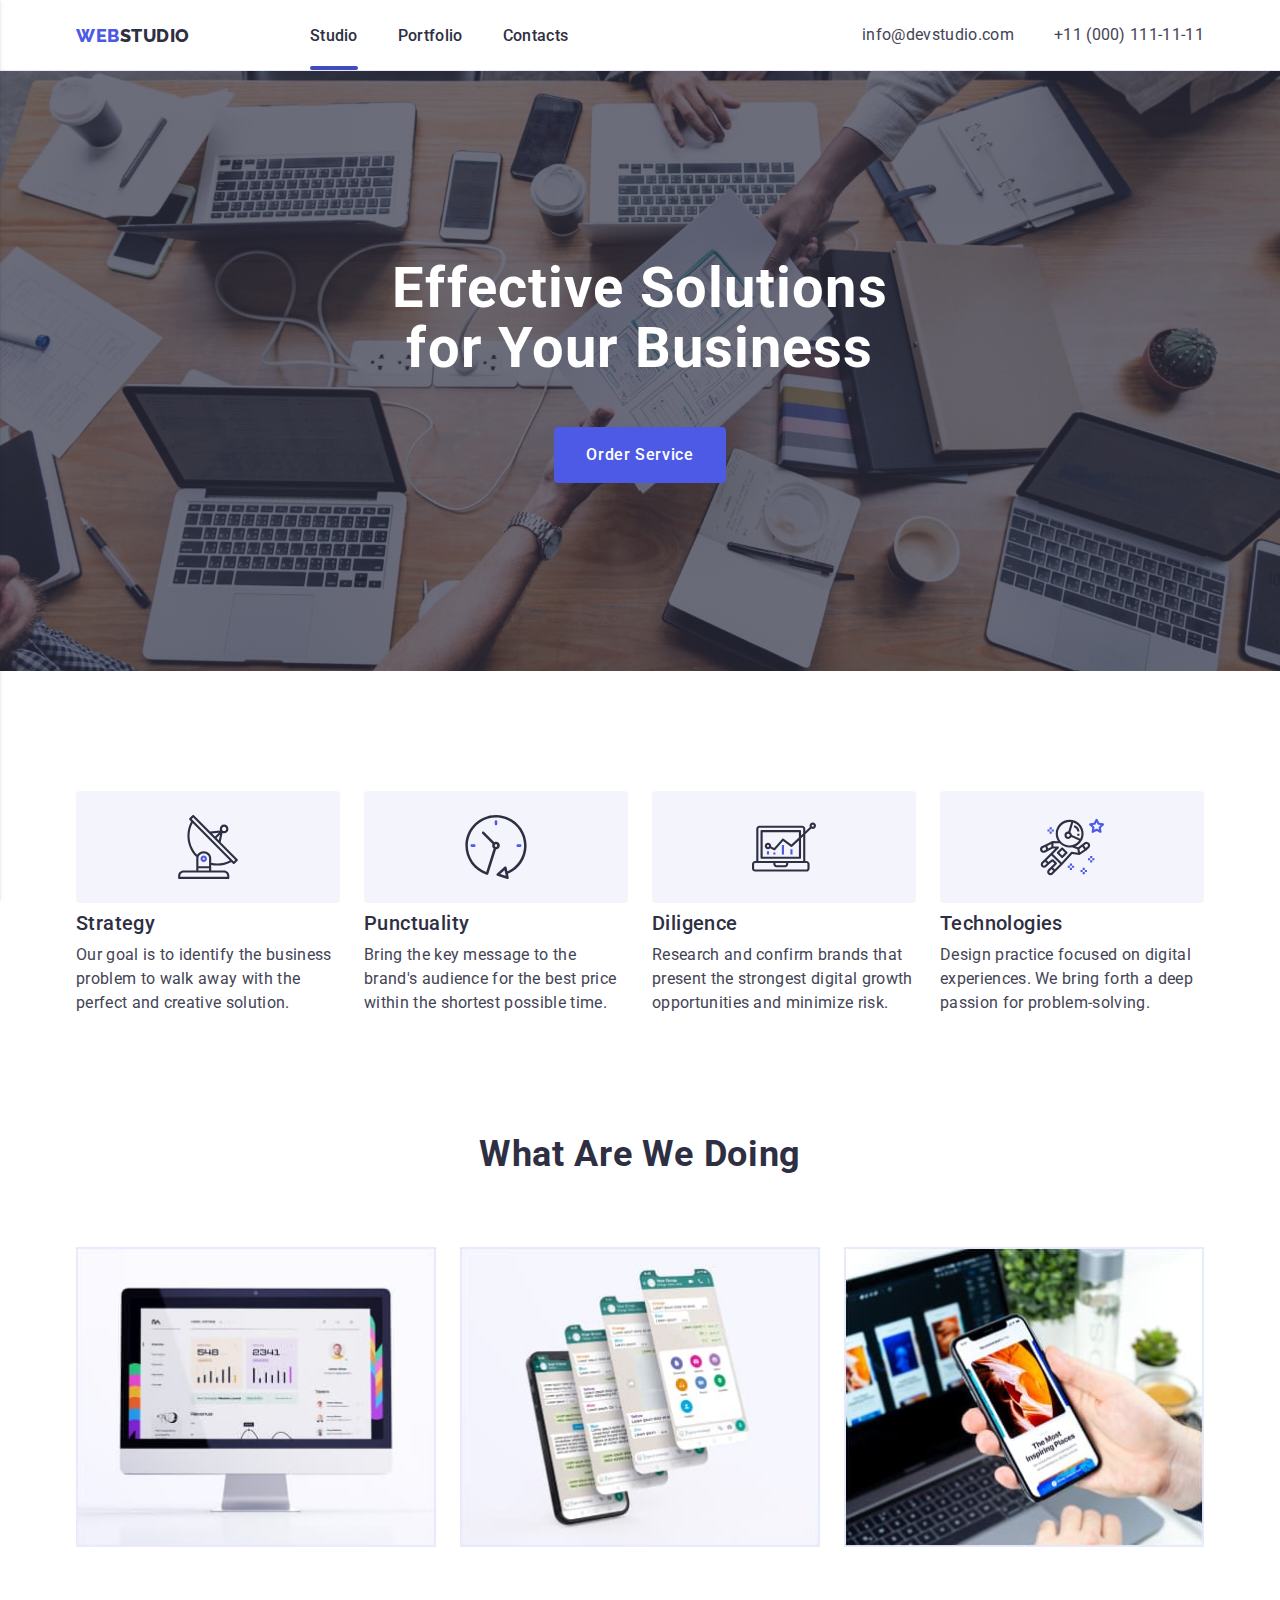
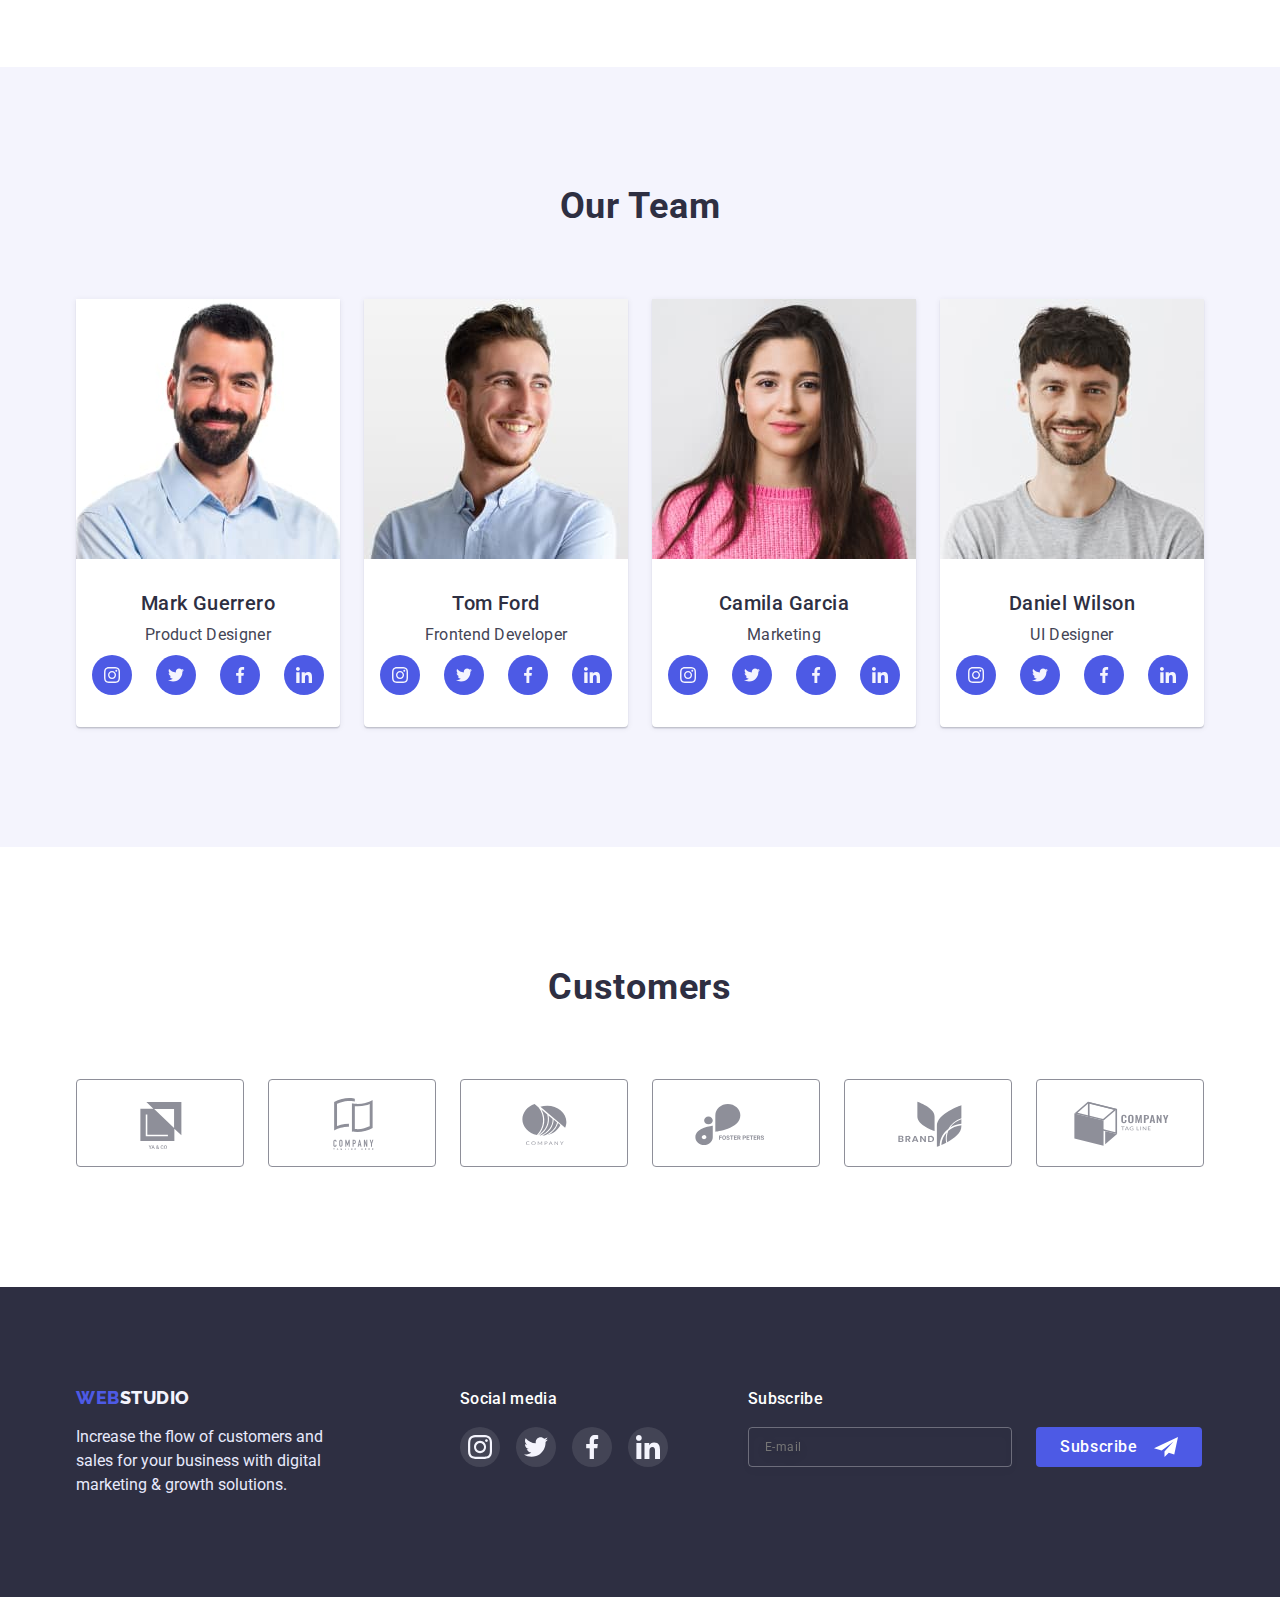
==== commit 83570058: "finishe homwork7 (2)" ====
--- a/index.html
+++ b/index.html
@@ -131,10 +131,13 @@
     <main>
       <!-- hero image -->
       <section class="hero">
-        <h1 class="title">Effective Solutions for Your Business</h1>
+        <div class="hero-container container"> 
+                 <h1 class="title">Effective Solutions for Your Business</h1>
         <button type="button" class="hero-btn" data-modal-open>
           Order Service
         </button>
+      </div>
+          <!-- Modal -->
         <div class="backdrop is-hidden" data-modal>
           <div class="modal">
             <button type="button" class="btn-close" data-modal-close>
@@ -289,7 +292,8 @@
       <section class="team">
         <div class="team-container container">
           <h2 class="title">Our Team</h2>
-          <div class="team-cont">          <ul class="team-list list">
+           
+                     <ul class="team-list list">
             <li class="item">
               <img
                 srcset="./images/frame1.jpg 1x, ./images/img1@2x.jpg 2x"
@@ -490,7 +494,8 @@
                 </ul>
               </div>
             </li>
-          </ul></div>
+          </ul>
+        
 
         </div>
       </section>
@@ -545,7 +550,7 @@
       </section>
     </main>
     <footer class="footer">
-      <div class="container">
+      <div class="foot container">
         <div class="footer-container">
           <div class="footer-wrapper">
             <div class="container-logo">
--- a/css/styles.css
+++ b/css/styles.css
@@ -26,21 +26,15 @@
 }
 img {
   display: block;
-  min-width: 100%;
+  max-width: 100%;
   height: auto;
 }
 .container {
-  max-width: 100%;
+  max-width: 428px;
   padding-left: 16px;
   padding-right: 16px;
   margin-left: auto;
   margin-right: auto;
-}
-
-@media screen and (min-width: 480px) {
-  .container {
-    max-width: 428px;
-  }
 }
 
 @media screen and (min-width: 768px) {
@@ -67,7 +61,7 @@
   color: var(--secondary-bg-color);
 }
 
-/*--------- header ----------------*/
+/*----------------------------------------- HEADERS ---------------------------------------------------*/
 .header {
   border-bottom: 1px solid var(--bord-color);
   box-shadow: 0px 2px 1px rgba(46, 47, 66, 0.08),
@@ -90,112 +84,6 @@
 .icon-open {
   stroke: var(--secondary-color);
 }
-
-@media screen and (max-width: 767px) {
-  .navigation-list,
-  .contacts {
-    display: none;
-  }
-}
-.open-menu-btn {
-  display: inline-flex;
-  justify-content: center;
-  align-items: center;
-  padding: 0;
-  margin-left: auto;
-  background-color: transparent;
-  border: none;
-  cursor: pointer;
-}
-
-@media screen and (min-width: 768px) {
-  .open-menu-btn {
-    display: none;
-  }
-  .navigation-list {
-    display: flex;
-    align-items: center;
-
-    margin-left: 120px;
-  }
-  .navigation-list .item:first-child {
-    margin-left: 0;
-  }
-  .navigation .item {
-    margin-left: 40px;
-  }
-  .navigation .link {
-    display: flex;
-    padding-top: 24px;
-    padding-bottom: 22px;
-    color: var(--secondary-color);
-    font-weight: 500;
-    font-size: 16px;
-    line-height: 1.5;
-    letter-spacing: 0.02em;
-    transition: color 250ms cubic-bezier(0.4, 0, 0.2, 1);
-  }
-
-  .contacts {
-    display: flex;
-    justify-content: center;
-    margin-left: auto;
-  }
-  .contacts-list .link {
-    display: block;
-    color: var(--primary-text-color);
-    font-size: 12px;
-    line-height: 1.166;
-    letter-spacing: 0.02em;
-    font-style: normal;
-    transition: color 250ms cubic-bezier(0.4, 0, 0.2, 1);
-  }
-  .activ-link::after {
-    position: absolute;
-    left: 0;
-    bottom: 0;
-    content: "";
-    width: 100%;
-    height: 4px;
-    border-radius: 2px;
-    background: var(--hover-color);
-  }
-  .maine-container {
-    display: flex;
-    align-items: center;
-  }
-  .navigation {
-    padding: 0;
-  }
-
-  .contacts-list .item:not(:last-child) {
-    margin-bottom: 6px;
-  }
-}
-@media screen and (max-width: 1199px) {
-  .contacts-list {
-    display: flex;
-    flex-direction: column;
-    justify-content: center;
-    margin-top: 0;
-    margin-bottom: 0;
-    padding-top: 24px;
-  }
-}
-@media screen and (min-width: 1200px) {
-  .contacts-list {
-    display: flex;
-  }
-  .contacts-list .item:first-child {
-    margin-right: 40px;
-    margin-bottom: 0;
-  }
-  .contacts-list .link {
-    font-size: 16px;
-    line-height: 1.5;
-  }
-}
-
 .logo {
   display: inline-block;
   color: var(--secondary-color);
@@ -213,28 +101,134 @@
   position: relative;
   color: var(--hover-color);
 }
-
-/* --------------Mobile menu -----------------------------------*/
+.open-menu-btn {
+  display: inline-flex;
+  justify-content: center;
+  align-items: center;
+  padding: 0;
+  margin-left: auto;
+  background-color: transparent;
+  border: none;
+  cursor: pointer;
+}
+
+@media screen and (max-width: 767px) {
+  .navigation-list,
+  .contacts {
+    display: none;
+  }
+}
+
+@media screen and (min-width: 768px) {
+  .open-menu-btn {
+    display: none;
+  }
+  .navigation-list {
+    display: flex;
+    align-items: center;
+
+    margin-left: 120px;
+  }
+  .navigation-list .item:first-child {
+    margin-left: 0;
+  }
+  .navigation .item {
+    margin-left: 40px;
+  }
+  .navigation .link {
+    display: flex;
+    padding-top: 24px;
+    padding-bottom: 22px;
+    color: var(--secondary-color);
+    font-weight: 500;
+    font-size: 16px;
+    line-height: 1.5;
+    letter-spacing: 0.02em;
+    transition: color 250ms cubic-bezier(0.4, 0, 0.2, 1);
+  }
+  .contacts {
+    display: flex;
+    justify-content: center;
+    margin-left: auto;
+  }
+  .contacts-list .link {
+    display: block;
+    color: var(--primary-text-color);
+    font-size: 12px;
+    line-height: 1.166;
+    letter-spacing: 0.02em;
+    font-style: normal;
+    transition: color 250ms cubic-bezier(0.4, 0, 0.2, 1);
+  }
+  .activ-link::after {
+    position: absolute;
+    left: 0;
+    bottom: 0;
+    content: "";
+    width: 100%;
+    height: 4px;
+    border-radius: 2px;
+    background: var(--hover-color);
+  }
+  .maine-container {
+    display: flex;
+    align-items: center;
+  }
+  .navigation {
+    padding: 0;
+  }
+  .contacts-list .item:not(:last-child) {
+    margin-bottom: 6px;
+  }
+}
+@media screen and (max-width: 1199px) {
+  .contacts-list {
+    display: flex;
+    flex-direction: column;
+    justify-content: center;
+    margin-top: 0;
+    margin-bottom: 0;
+    padding-top: 24px;
+  }
+}
+@media screen and (min-width: 1200px) {
+  .contacts-list {
+    display: flex;
+  }
+  .contacts-list .item:first-child {
+    margin-right: 40px;
+    margin-bottom: 0;
+  }
+  .contacts-list .link {
+    font-size: 16px;
+    line-height: 1.5;
+  }
+}
+
+/* -----------------------------------------------MOBILE MENU -----------------------------------*/
 .mobile-menu.js-menu-container {
+  display: flex;
+  flex-direction: column;
   position: fixed;
   top: 0;
   width: 100%;
-  min-height: 796px;
+  height: 100%;
   padding: 80px 35px 40px 40px;
+  overflow-y: auto;
   background: #ffffff;
   box-shadow: 0px 2px 1px rgba(46, 47, 66, 0.08),
     0px 1px 1px rgba(46, 47, 66, 0.16), 0px 1px 6px rgba(46, 47, 66, 0.08);
-  transform: translateY(-100%);
-  transition: transform 500ms var(--time-tranz);
+  transform: translateX(-100%);
+  transition: transform 250ms var(--time-tranz);
 }
 .mobile-menu.js-menu-container.is-open {
-  transform: translateY(0);
+  transform: translateX(0);
 }
 .mobile-list .item:not(:last-child) {
   margin-bottom: 40px;
 }
 .mobile-list {
-  margin-bottom: 284px;
+  margin-bottom: auto;
 }
 .mobile-list .link {
   font-weight: 700;
@@ -243,10 +237,15 @@
   letter-spacing: 0.02em;
   text-transform: capitalize;
   color: var(--secondary-color);
+  transition: color 250ms var(--time-tranz);
 }
 .mobile-list .activ {
   color: var(--hover-color);
 }
+.mobile-list .link:focus,
+.mobile-list .link:hover {
+  color: var(--hover-color);
+}
 .mobile-contacts .item:not(:last-child) {
   margin-bottom: 40px;
 }
@@ -255,8 +254,9 @@
 }
 .mobile-social {
   display: flex;
+  justify-content: space-between;
   list-style: none;
-  gap: 56px;
+  max-width: 328px;
 }
 .mobile-social-item {
   display: inline-flex;
@@ -275,11 +275,17 @@
 }
 .mobile-contacts-list .activ {
   font-weight: 700;
-  font-size: 36px;
+  font-size: 25px;
   line-height: 1.111;
-  letter-spacing: 0.01em;
+  letter-spacing: 0.02em;
   text-transform: capitalize;
+
   color: var(--secondary-bg-color);
+}
+@media screen and (min-width: 428px) {
+  .mobile-contacts-list .activ {
+    font-size: 36px;
+  }
 }
 @media screen and (min-width: 768px) {
   .mobile-menu {
@@ -287,9 +293,9 @@
   }
 }
 
-/* -------------hero--------------- */
+/* ----------------------------------------HERO---------------------------------------------------- */
 .hero {
-  max-width: 428px;
+  max-width: 480px;
   margin-left: auto;
   margin-right: auto;
   padding-bottom: 112px;
@@ -309,9 +315,17 @@
   (-webkit-min-device-pixel-ratio: 2),
   (min-resolution: 192dpi),
   (min-resolution: 2dppx) {
-  .box {
-    background-image: url(../images/Dark-bg@2x.jpg);
-  }
+  .hero {
+    background-image: linear-gradient(
+        rgba(46, 47, 66, 0.7),
+        rgba(46, 47, 66, 0.7) 100%
+      ),
+      url(../images/Dark-bg@2x.jpg);
+  }
+}
+.hero-container {
+  padding-left: 0;
+  padding-right: 0;
 }
 
 .hero .title {
@@ -352,26 +366,34 @@
   background: var(--hover-color);
   cursor: pointer;
 }
-
-@media screen and (min-width: 768px) {
+@media screen and (min-width: 481px) and (max-width: 767px) {
   .hero {
-    min-width: 768px;
-    margin-left: auto;
-    margin-right: auto;
-    padding-bottom: 108px;
-    padding-top: 112px;
+    max-width: 767px;
     background-color: var(--secondary-color);
     background-image: linear-gradient(
         rgba(46, 47, 66, 0.7),
         rgba(46, 47, 66, 0.7) 100%
       ),
       url(../images/Dark-bg-tabl.jpg);
-
     background-repeat: no-repeat;
     background-position: center;
     background-size: cover;
   }
-
+  @media (min-device-pixel-ratio: 2),
+    (-webkit-min-device-pixel-ratio: 2),
+    (min-resolution: 192dpi),
+    (min-resolution: 2dppx) {
+    .hero {
+      background-image: linear-gradient(
+          rgba(46, 47, 66, 0.7),
+          rgba(46, 47, 66, 0.7) 100%
+        ),
+        url(../images/Dark-bg-tabl@2x.jpg);
+    }
+  }
+}
+
+@media screen and (min-width: 768px) {
   .hero .title {
     min-width: 496px;
     margin-left: auto;
@@ -384,17 +406,6 @@
     letter-spacing: 0.02em;
     text-transform: none;
   }
-}
-@media (min-device-pixel-ratio: 2),
-  (-webkit-min-device-pixel-ratio: 2),
-  (min-resolution: 192dpi),
-  (min-resolution: 2dppx) {
-  .box {
-    background-image: url(../images/Dark-bg-tabl@2x.jpg);
-  }
-}
-
-@media screen and (min-width: 1200px) {
   .hero {
     max-width: 1440px;
     margin-left: auto;
@@ -412,21 +423,27 @@
     background-position: center;
     background-size: cover;
   }
-
+  @media (min-device-pixel-ratio: 2),
+    (-webkit-min-device-pixel-ratio: 2),
+    (min-resolution: 192dpi),
+    (min-resolution: 2dppx) {
+    .hero {
+      background-image: linear-gradient(
+          rgba(46, 47, 66, 0.7),
+          rgba(46, 47, 66, 0.7) 100%
+        ),
+        url(../images/people-office@2x.jpg);
+    }
+  }
+}
+
+@media screen and (min-width: 1200px) {
   .hero .title {
     margin-bottom: 48px;
   }
 }
-@media (min-device-pixel-ratio: 2),
-  (-webkit-min-device-pixel-ratio: 2),
-  (min-resolution: 192dpi),
-  (min-resolution: 2dppx) {
-  .box {
-    background-image: url(../images/people-office@2x.jpg);
-  }
-}
-
-/* -----------Modal------------------------- */
+
+/* -------------------------------------------MODAL---------------------------------------- */
 
 .backdrop {
   position: fixed;
@@ -446,7 +463,7 @@
   position: absolute;
   text-align: center;
   left: 50%;
-  top: 50%;
+  top: 0;
   min-width: 392px;
   min-height: 586px;
   padding-top: 72px;
@@ -457,12 +474,12 @@
   box-shadow: 0px 1px 1px rgba(0, 0, 0, 0.14), 0px 1px 3px rgba(0, 0, 0, 0.12),
     0px 2px 1px rgba(0, 0, 0, 0.2);
   border-radius: 4px;
-  transform: translate(-50%, -50%) scale(1);
+  transform: translate(-50%) scale(1);
   transition: transform 250ms cubic-bezier(0.4, 0, 0.2, 1);
 }
 .backdrop.is-hidden .modal {
   opacity: 1;
-  transform: scale(0.8) translate(-50%, -50%);
+  transform: scale(0.8) translate(-50%);
 }
 .btn-close {
   position: absolute;
@@ -626,6 +643,20 @@
   background-origin: border-box;
   border-color: var(--hover-color);
 }
+@media screen and (min-width: 320px) and (max-width: 428px) {
+  .modal {
+    min-width: 320px;
+  }
+  .modal-title {
+    font-size: 12px;
+  }
+  .checkbox-label {
+    font-size: 10px;
+  }
+  .checkbox-link {
+    font-size: 10px;
+  }
+}
 @media screen and (min-width: 768px) {
   .modal {
     min-width: 408px;
@@ -639,7 +670,7 @@
   }
 }
 
-/*------------ Adventages------------------ */
+/*------------------------------------- ADVENTAGES--------------------------------------------- */
 
 .advantages {
   padding-top: 96px;
@@ -739,7 +770,7 @@
   }
 }
 
-/*---------------Work---------- */
+/*-----------------------------------------WORK------------------------------------------- */
 
 .works {
   padding-top: 120px;
@@ -780,7 +811,7 @@
   }
 }
 
-/* ----------------Team------------- */
+/* -----------------------------------TEAM-------------------------------------------- */
 .team {
   padding-top: 96px;
   padding-bottom: 128px;
@@ -803,8 +834,8 @@
     0px 1px 1px rgba(46, 47, 66, 0.16), 0px 2px 1px rgba(46, 47, 66, 0.08);
   border-radius: 0px 0px 4px 4px;
 }
-.team-cont {
-  max-width: 261px;
+.team-container {
+  max-width: 296px;
   margin-left: auto;
   margin-right: auto;
 }
@@ -857,6 +888,9 @@
   background: var(--hover-color);
 }
 @media screen and (min-width: 768px) {
+  .team-container {
+    max-width: 584px;
+  }
   .team {
     padding-bottom: 104px;
   }
@@ -879,6 +913,9 @@
   }
 }
 @media screen and (min-width: 1200px) {
+  .team-container {
+    max-width: 1158px;
+  }
   .team {
     padding-top: 120px;
     padding-bottom: 120px;
@@ -895,7 +932,7 @@
   }
 }
 
-/* -----------------customers --------------------------*/
+/* -----------------------------------CUSTOMERS--------------------- --------------------------*/
 .customers {
   padding-top: 96px;
   padding-bottom: 96px;
@@ -920,51 +957,6 @@
 .customers-list .item:nth-child(-n + 2) {
   margin-top: 0;
 }
-@media screen and (max-width: 767px) {
-  .customers-list .item:nth-child(2n) {
-    margin-left: 16px;
-  }
-}
-
-@media screen and (max-width: 1199px) {
-  .customers-list {
-    flex-wrap: wrap;
-  }
-}
-@media screen and (min-width: 768px) {
-  .customers-list .item {
-    width: calc((100% - 48px) / 3);
-    margin-left: 24px;
-  }
-  .customers-list .item:nth-child(3n + 1) {
-    margin-left: 0;
-  }
-  .customers-list .item:nth-child(-n + 3) {
-    margin-top: 0;
-  }
-  .container-customers {
-    max-width: 552px;
-  }
-}
-@media screen and (min-width: 1200px) {
-  .customers {
-    padding-top: 120px;
-    padding-bottom: 120px;
-  }
-  .customers-list .item {
-    width: calc((100% - 120px) / 6);
-    margin-right: 24px;
-    margin-top: 0;
-    margin-left: 0;
-  }
-  .customers-list .item:last-child {
-    margin-right: 0;
-  }
-  .container-customers {
-    max-width: 1158px;
-  }
-}
-
 .border-icon {
   display: flex;
   height: 88px;
@@ -985,11 +977,59 @@
 .icon-logo {
   fill: currentColor;
 }
-/* --------footer ----------*/
+@media screen and (max-width: 767px) {
+  .customers-list .item:nth-child(2n) {
+    margin-left: 16px;
+  }
+}
+
+@media screen and (max-width: 1199px) {
+  .customers-list {
+    flex-wrap: wrap;
+  }
+}
+@media screen and (min-width: 768px) {
+  .customers-list .item {
+    width: calc((100% - 48px) / 3);
+    margin-left: 24px;
+  }
+  .customers-list .item:nth-child(3n + 1) {
+    margin-left: 0;
+  }
+  .customers-list .item:nth-child(-n + 3) {
+    margin-top: 0;
+  }
+  .container-customers {
+    max-width: 582px;
+  }
+}
+@media screen and (min-width: 1200px) {
+  .customers {
+    padding-top: 120px;
+    padding-bottom: 120px;
+  }
+  .customers-list .item {
+    width: calc((100% - 120px) / 6);
+    margin-right: 24px;
+    margin-top: 0;
+    margin-left: 0;
+  }
+  .customers-list .item:last-child {
+    margin-right: 0;
+  }
+  .container-customers {
+    max-width: 1158px;
+  }
+}
+
+/* ------------------------------FOOTER ------------------------------------*/
 .footer {
   padding-top: 96px;
   padding-bottom: 96px;
   background-color: var(--secondary-color);
+}
+.foot {
+  max-width: 428px;
 }
 .footer .logo {
   padding-top: 0;
@@ -1113,6 +1153,9 @@
   }
 }
 @media screen and (min-width: 768px) {
+  .foot {
+    max-width: 582px;
+  }
   .footer-wrapper {
     display: flex;
   }
@@ -1136,6 +1179,9 @@
 }
 
 @media screen and (min-width: 1200px) {
+  .foot {
+    max-width: 1158px;
+  }
   .footer {
     padding-top: 100px;
     padding-bottom: 100px;
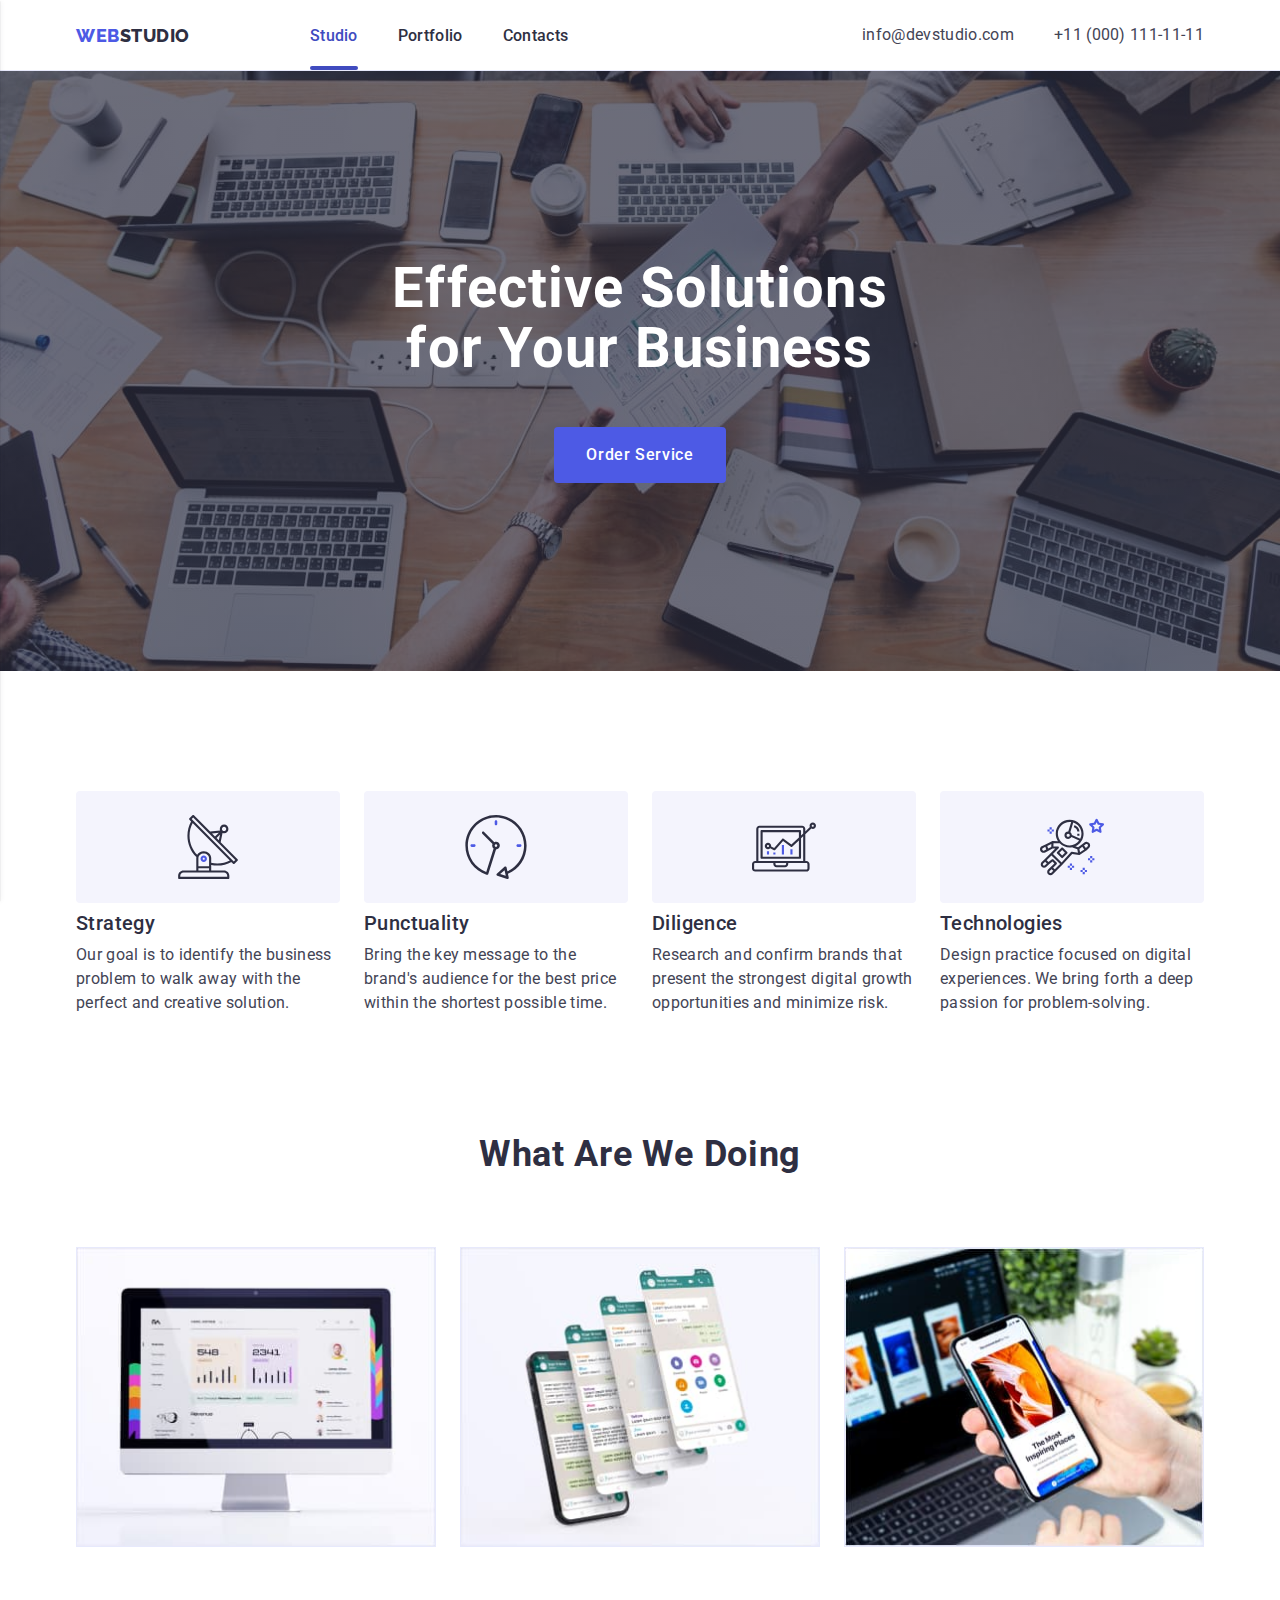
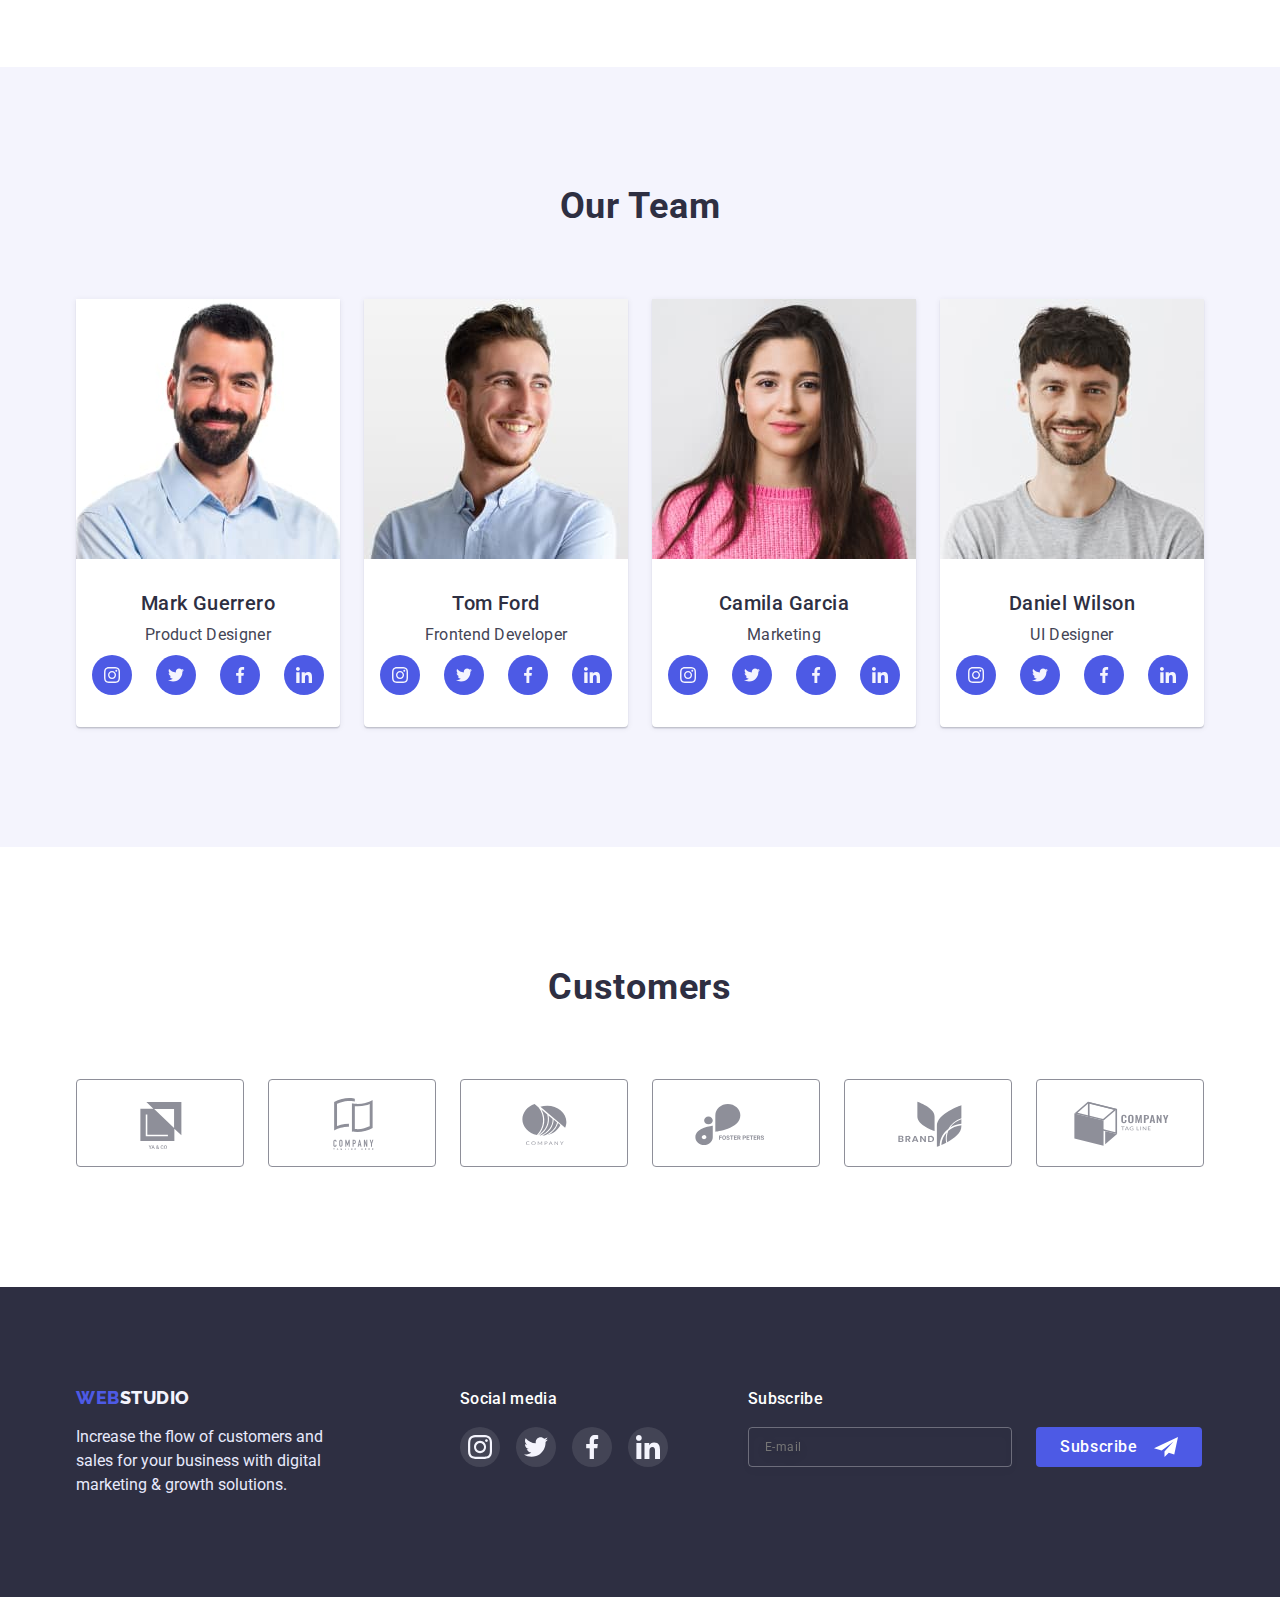
==== commit 6a736e51: "Done modal and color text navigation" ====
--- a/index.html
+++ b/index.html
@@ -66,13 +66,13 @@
         </button> 
                 <ul class="mobile-list list">
             <li class="item">
-              <a href="" class=" link">Studio</a>
+              <a href="" class="activ link">Studio</a>
             </li>
             <li class="item">
               <a href="./portfolio.html" class="link">Portfolio</a>
             </li>
             <li class="item">
-              <a href="" class="activ link">Contacts</a>
+              <a href="" class=" link">Contacts</a>
             </li>
           </ul>
         </nav>
--- a/css/styles.css
+++ b/css/styles.css
@@ -97,10 +97,6 @@
   text-transform: uppercase;
 }
 
-.navigation-list .activ-link {
-  position: relative;
-  color: var(--hover-color);
-}
 .open-menu-btn {
   display: inline-flex;
   justify-content: center;
@@ -179,6 +175,10 @@
   }
   .contacts-list .item:not(:last-child) {
     margin-bottom: 6px;
+  }
+  .navigation-list .activ-link {
+    position: relative;
+    color: var(--hover-color);
   }
 }
 @media screen and (max-width: 1199px) {
@@ -451,6 +451,7 @@
   left: 0;
   width: 100%;
   height: 100%;
+  overflow-y: auto;
   background-color: rgba(46, 47, 66, 0.4);
   transition: opacity 250ms cubic-bezier(0.4, 0, 0.2, 1);
 }
@@ -463,7 +464,7 @@
   position: absolute;
   text-align: center;
   left: 50%;
-  top: 0;
+  top: 30px;
   min-width: 392px;
   min-height: 586px;
   padding-top: 72px;
@@ -474,12 +475,12 @@
   box-shadow: 0px 1px 1px rgba(0, 0, 0, 0.14), 0px 1px 3px rgba(0, 0, 0, 0.12),
     0px 2px 1px rgba(0, 0, 0, 0.2);
   border-radius: 4px;
-  transform: translate(-50%) scale(1);
+  transform: translateX(-50%) scale(1);
   transition: transform 250ms cubic-bezier(0.4, 0, 0.2, 1);
 }
 .backdrop.is-hidden .modal {
   opacity: 1;
-  transform: scale(0.8) translate(-50%);
+  transform: scale(0.8) translate(-50%, -50%);
 }
 .btn-close {
   position: absolute;
@@ -668,6 +669,10 @@
   .checkbox-label {
     margin-top: 16px;
   }
+  .modal {
+    top: 50%;
+    transform: translate(-50%, -50%) scale(1);
+  }
 }
 
 /*------------------------------------- ADVENTAGES--------------------------------------------- */
